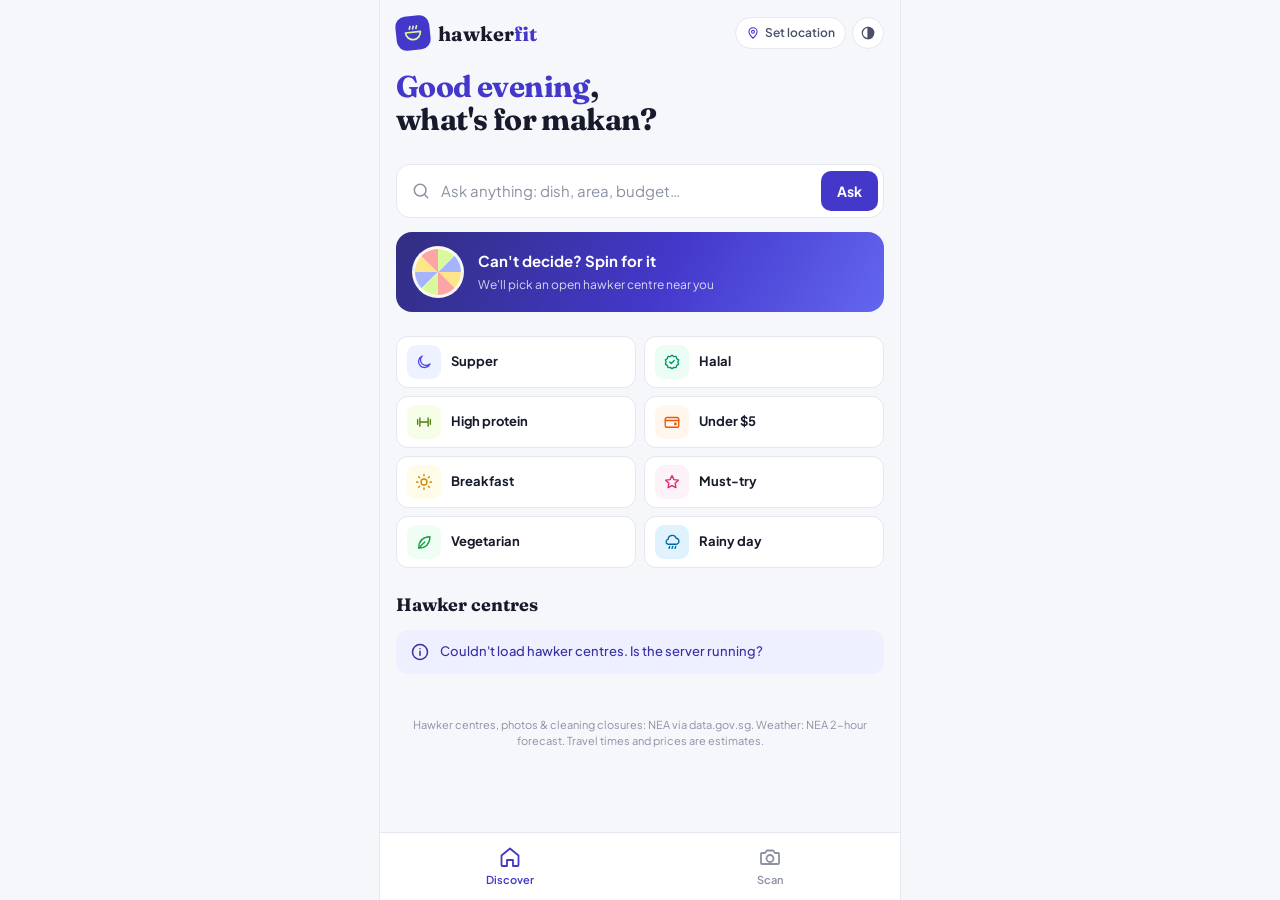
==== static/index.html @ 612e8ddd "HawkerFit: AI hawker food and nutrition guide for Singapore Hawker centre finder using NEA data (pho" ====
<!doctype html>
<html lang="en">
<head>
<meta charset="utf-8">
<meta name="viewport" content="width=device-width, initial-scale=1, viewport-fit=cover">
<meta name="theme-color" content="#f6f7fb">
<title>HawkerFit</title>
<link rel="preconnect" href="https://fonts.googleapis.com">
<link rel="preconnect" href="https://fonts.gstatic.com" crossorigin>
<link href="https://fonts.googleapis.com/css2?family=Fraunces:opsz,wght@9..144,600;9..144,700&family=Plus+Jakarta+Sans:wght@400;500;600;700;800&display=swap" rel="stylesheet">
<style>
  :root {
    color-scheme: light;
    --brand: #4338ca; --brand-dark: #3730a3; --brand-tint: #eef0ff; --on-brand: #ffffff; --lime: #d9f99d;
    --ink: #161a2b; --ink-2: #4a5068; --muted: #8b90a5; --line: #e6e8f0;
    --bg: #f6f7fb; --surface: #ffffff; --surface-2: #f0f2f7;
    --warn: #c2410c; --warn-tint: #fdecdf; --rain: #0369a1; --rain-tint: #e0f2fe;
    --closed: #b91c1c; --closed-tint: #fee2e2;
    --shadow: 0 1px 2px rgba(16,24,40,.04), 0 4px 16px rgba(16,24,40,.06);
    --radius: 16px; --nav-h: 68px;
    --display: "Fraunces", Georgia, serif;
  }
  :root[data-theme="dark"] {
    color-scheme: dark;
    --brand: #8b93ff; --brand-dark: #a5abff; --brand-tint: #23264a; --on-brand: #0f1124;
    --ink: #eef0f8; --ink-2: #b7bcd0; --muted: #7d8399; --line: #2a2e42;
    --bg: #0f1120; --surface: #181b2e; --surface-2: #20243a;
    --warn: #fdba74; --warn-tint: #3a2414; --rain: #7dd3fc; --rain-tint: #0f2a3a;
    --closed: #fca5a5; --closed-tint: #3a1717;
    --shadow: 0 1px 2px rgba(0,0,0,.3), 0 4px 16px rgba(0,0,0,.25);
  }
  @media (prefers-color-scheme: dark) {
    :root:not([data-theme="light"]):not([data-theme="dark"]) {
      color-scheme: dark;
      --brand: #8b93ff; --brand-dark: #a5abff; --brand-tint: #23264a; --on-brand: #0f1124;
      --ink: #eef0f8; --ink-2: #b7bcd0; --muted: #7d8399; --line: #2a2e42;
      --bg: #0f1120; --surface: #181b2e; --surface-2: #20243a;
      --warn: #fdba74; --warn-tint: #3a2414; --rain: #7dd3fc; --rain-tint: #0f2a3a;
      --closed: #fca5a5; --closed-tint: #3a1717;
      --shadow: 0 1px 2px rgba(0,0,0,.3), 0 4px 16px rgba(0,0,0,.25);
    }
  }
  * { box-sizing: border-box; -webkit-tap-highlight-color: transparent; }
  html, body { margin: 0; }
  body { background: var(--bg); color: var(--ink);
         font: 15px/1.45 "Plus Jakarta Sans", system-ui, -apple-system, "Segoe UI", Roboto, sans-serif; }
  button { font: inherit; color: inherit; border: 0; background: none; cursor: pointer; padding: 0; }
  a { color: inherit; }
  svg { width: 20px; height: 20px; fill: none; stroke: currentColor; stroke-width: 1.8;
        stroke-linecap: round; stroke-linejoin: round; flex-shrink: 0; }
  .app { max-width: 520px; margin: 0 auto; min-height: 100vh; padding-bottom: calc(var(--nav-h) + 24px); }
  @media (min-width: 560px) { .app { box-shadow: 0 0 0 1px var(--line); } }
  .hidden { display: none !important; }

  /* ---------- header ---------- */
  .hero { padding: 16px 16px 4px; }
  .topbar { display: flex; align-items: center; justify-content: space-between; gap: 8px; }
  .logo { display: flex; align-items: center; gap: 8px; font-family: var(--display); font-weight: 700; font-size: 20px; }
  .logo .mark { width: 34px; height: 34px; border-radius: 10px; background: var(--brand); color: var(--lime);
                display: grid; place-items: center; transform: rotate(-6deg); }
  :root[data-theme="dark"] .logo .mark { color: #1a1d36; }
  .logo .mark svg { width: 20px; height: 20px; stroke-width: 2; }
  .logo em { font-style: normal; color: var(--brand); }
  .top-actions { display: flex; gap: 6px; align-items: center; }
  .chip-btn { display: inline-flex; align-items: center; gap: 5px; font-weight: 600; font-size: 12px; color: var(--ink-2);
              background: var(--surface); border: 1px solid var(--line); padding: 6px 10px; border-radius: 999px;
              max-width: 170px; }
  .chip-btn span { white-space: nowrap; overflow: hidden; text-overflow: ellipsis; }
  .chip-btn svg { width: 14px; height: 14px; color: var(--brand); }
  .icon-btn { width: 32px; height: 32px; border-radius: 50%; border: 1px solid var(--line); background: var(--surface);
              display: grid; place-items: center; color: var(--ink-2); }
  .icon-btn svg { width: 16px; height: 16px; }
  .hero h1 { margin: 20px 0 0; font-family: var(--display); font-size: 30px; line-height: 1.1; font-weight: 700; letter-spacing: -.02em; }
  .hero h1 span { color: var(--brand); }

  .weather { display: flex; align-items: center; gap: 8px; margin-top: 10px; font-size: 13px; color: var(--ink-2); }
  .weather svg { width: 16px; height: 16px; color: var(--brand); }
  .weather.rainy svg { color: var(--rain); }

  .search { margin: 14px 16px 0; background: var(--surface); border-radius: 14px; border: 1.5px solid var(--line);
            display: flex; align-items: center; gap: 10px; padding: 5px 5px 5px 14px; }
  .search:focus-within { border-color: var(--brand); }
  .search svg { color: var(--muted); }
  .search input { flex: 1; border: 0; outline: 0; font: inherit; padding: 10px 0; background: transparent; color: var(--ink); min-width: 0; }
  .search input::placeholder { color: var(--muted); }
  .go { background: var(--brand); color: var(--on-brand); font-weight: 700; font-size: 14px; padding: 10px 16px; border-radius: 10px; }

  /* ---------- spin promo ---------- */
  .spin-card { margin: 14px 16px 0; border-radius: var(--radius); padding: 14px 16px; display: flex; align-items: center; gap: 14px;
               background: linear-gradient(120deg, #312e81, #4338ca 55%, #6366f1); color: #fff; text-align: left; width: calc(100% - 32px); }
  .spin-card .mini { width: 52px; height: 52px; border-radius: 50%; flex-shrink: 0;
                     background: conic-gradient(#d9f99d 0 45deg, #a5b4fc 45deg 90deg, #fde68a 90deg 135deg, #fca5a5 135deg 180deg,
                                                #d9f99d 180deg 225deg, #a5b4fc 225deg 270deg, #fde68a 270deg 315deg, #fca5a5 315deg);
                     border: 3px solid rgba(255,255,255,.85); }
  .spin-card b { display: block; font-size: 15px; }
  .spin-card small { opacity: .8; font-size: 12px; }

  /* ---------- sections ---------- */
  section.block { margin-top: 24px; }
  .sec-head { display: flex; align-items: baseline; justify-content: space-between; padding: 0 16px; margin-bottom: 12px; gap: 8px; }
  .sec-head h2 { margin: 0; font-size: 18px; font-family: var(--display); font-weight: 700; }
  .sec-head span { color: var(--muted); font-size: 12px; }
  .cats { display: grid; grid-template-columns: repeat(2, 1fr); gap: 8px; padding: 0 16px; }
  .cat { display: flex; align-items: center; gap: 10px; font-size: 13px; font-weight: 700; background: var(--surface);
         border: 1px solid var(--line); border-radius: 12px; padding: 8px 10px; text-align: left; }
  .cat .ic { width: 34px; height: 34px; border-radius: 9px; display: grid; place-items: center; flex-shrink: 0; }
  .cat .ic svg { width: 18px; height: 18px; }
  .cat:active { transform: scale(.97); }

  /* centre list */
  .centres { padding: 0 16px; display: grid; gap: 10px; }
  .hc { display: flex; gap: 12px; background: var(--surface); border-radius: var(--radius); padding: 10px; box-shadow: var(--shadow);
        text-align: left; width: 100%; }
  .photo { width: 92px; height: 92px; border-radius: 12px; flex-shrink: 0; background: var(--surface-2); object-fit: cover;
           display: grid; place-items: center; color: rgba(255,255,255,.9); font-weight: 800; font-size: 24px; overflow: hidden; }
  .hc .info { flex: 1; min-width: 0; }
  .hc h3 { margin: 0; font-size: 14px; font-weight: 700; line-height: 1.3; }
  .sub { color: var(--muted); font-size: 12px; margin-top: 2px; white-space: nowrap; overflow: hidden; text-overflow: ellipsis; }
  .metas { display: flex; flex-wrap: wrap; gap: 3px 10px; margin-top: 6px; color: var(--ink-2); font-size: 12px; font-weight: 600; }
  .metas span { display: inline-flex; align-items: center; gap: 4px; }
  .metas svg { width: 13px; height: 13px; color: var(--muted); }
  .badges { display: flex; flex-wrap: wrap; gap: 5px; margin-top: 7px; }
  .badge { font-size: 11px; font-weight: 700; padding: 2px 7px; border-radius: 6px; display: inline-flex; gap: 4px; align-items: center; }
  .badge svg { width: 12px; height: 12px; }
  .b-closed { background: var(--closed-tint); color: var(--closed); }
  .b-soon { background: var(--warn-tint); color: var(--warn); }
  .b-rain { background: var(--rain-tint); color: var(--rain); }
  .b-late { background: var(--brand-tint); color: var(--brand-dark); }
  .more { display: block; margin: 12px auto 0; font-weight: 700; color: var(--brand); font-size: 13px; padding: 8px 14px; }

  /* results */
  #results { padding: 0 16px; }
  .res-head { display: flex; align-items: center; justify-content: space-between; margin: 24px 0 4px; }
  .res-head h2 { margin: 0; font-size: 18px; font-family: var(--display); font-weight: 700; }
  .link { color: var(--brand); font-weight: 700; font-size: 13px; }
  .lead { color: var(--ink-2); margin: 0 0 14px; font-size: 14px; }
  .item { background: var(--surface); border-radius: var(--radius); padding: 12px; box-shadow: var(--shadow); margin-bottom: 12px; }
  .item .row { display: flex; gap: 12px; }
  .item h3 { margin: 0; font-size: 15px; font-weight: 700; line-height: 1.3; }
  .price { font-weight: 800; color: var(--ink); }
  .why { color: var(--ink-2); font-size: 13px; margin: 10px 0 0; }
  .pills { display: flex; flex-wrap: wrap; gap: 6px; margin-top: 8px; }
  .pill { font-size: 11px; font-weight: 600; padding: 3px 8px; border-radius: 6px; background: var(--brand-tint); color: var(--brand-dark); }
  .pill.grey { background: var(--surface-2); color: var(--ink-2); }
  .pill.hot { background: var(--warn-tint); color: var(--warn); }
  .actions { display: flex; flex-wrap: wrap; gap: 8px; margin-top: 10px; }
  .btn-o { display: inline-flex; align-items: center; gap: 6px; border: 1px solid var(--line); border-radius: 999px;
           padding: 6px 12px; font-size: 12px; font-weight: 700; color: var(--brand); text-decoration: none; background: var(--surface); }
  .btn-o svg { width: 14px; height: 14px; }
  .note { display: flex; gap: 10px; align-items: flex-start; background: var(--brand-tint); color: var(--brand-dark);
          border-radius: 12px; padding: 12px 14px; font-size: 13px; font-weight: 500; margin-bottom: 12px; }
  .sk { background: linear-gradient(90deg, var(--surface-2) 25%, var(--bg) 50%, var(--surface-2) 75%); background-size: 200% 100%;
        animation: sh 1.2s infinite linear; border-radius: 8px; }
  @keyframes sh { to { background-position: -200% 0; } }

  /* ---------- sheets ---------- */
  .scrim { position: fixed; inset: 0; background: rgba(10,12,24,.45); z-index: 30; display: flex; align-items: flex-end; justify-content: center; }
  .sheet { background: var(--bg); width: 100%; max-width: 520px; max-height: 92vh; overflow-y: auto; border-radius: 22px 22px 0 0;
           padding: 8px 16px calc(24px + env(safe-area-inset-bottom)); animation: up .22s ease-out; }
  @keyframes up { from { transform: translateY(40px); opacity: .5; } }
  .grab { width: 40px; height: 4px; border-radius: 2px; background: var(--line); margin: 4px auto 12px; }
  .sheet h2 { margin: 0 0 4px; font-family: var(--display); font-size: 22px; }
  .sheet .sub2 { color: var(--muted); font-size: 13px; margin: 0 0 14px; }
  .field { background: var(--surface); border: 1.5px solid var(--line); border-radius: 12px; display: flex; gap: 8px; padding: 4px 4px 4px 12px; align-items: center; }
  .field:focus-within { border-color: var(--brand); }
  .field input { flex: 1; border: 0; outline: 0; background: transparent; font: inherit; padding: 10px 0; color: var(--ink); min-width: 0; }
  .wide { display: flex; align-items: center; justify-content: center; gap: 8px; width: 100%; padding: 13px; border-radius: 12px;
          font-weight: 700; margin-top: 10px; }
  .wide.primary { background: var(--brand); color: var(--on-brand); }
  .wide.ghost { background: var(--surface); border: 1px solid var(--line); color: var(--ink); }
  .wide:disabled { opacity: .55; }
  .detail-photo { width: 100%; height: 190px; object-fit: cover; border-radius: 16px; background: var(--surface-2); display: block; }
  .facts { display: grid; grid-template-columns: repeat(3, 1fr); gap: 8px; margin: 12px 0; }
  .fact { background: var(--surface); border-radius: 12px; padding: 10px; text-align: center; }
  .fact b { display: block; font-size: 16px; }
  .fact small { color: var(--muted); font-size: 11px; font-weight: 600; }
  .dirs { display: grid; grid-template-columns: repeat(3, minmax(0, 1fr)); gap: 8px; }
  .dirs a { white-space: nowrap; overflow: hidden; text-overflow: ellipsis; }
  .dirs a { display: flex; flex-direction: column; align-items: center; gap: 4px; padding: 10px; border-radius: 12px; background: var(--surface);
            border: 1px solid var(--line); font-size: 12px; font-weight: 700; text-decoration: none; color: var(--brand); }
  .text { color: var(--ink-2); font-size: 13px; }

  /* wheel */
  .wheel-wrap { position: relative; width: 300px; height: 300px; margin: 8px auto 4px; }
  .wheel-wrap canvas { width: 300px; height: 300px; border-radius: 50%; box-shadow: var(--shadow);
                       transition: transform 4.2s cubic-bezier(.17,.67,.12,1); }
  .pointer { position: absolute; left: 50%; top: -6px; transform: translateX(-50%); width: 0; height: 0;
             border-left: 14px solid transparent; border-right: 14px solid transparent; border-top: 24px solid var(--ink); z-index: 2; }
  .hub { position: absolute; inset: 0; margin: auto; width: 64px; height: 64px; border-radius: 50%; background: var(--surface);
         box-shadow: var(--shadow); display: grid; place-items: center; font-weight: 800; font-size: 13px; color: var(--brand); z-index: 2; }
  .seg { display: grid; grid-template-columns: repeat(3, 1fr); background: var(--surface-2); border-radius: 12px; padding: 4px; gap: 4px; margin: 0 0 12px; }
  .seg button { padding: 8px 4px; border-radius: 9px; font-size: 12px; font-weight: 700; color: var(--ink-2); }
  .seg button small { display: block; font-size: 11px; font-weight: 500; color: var(--muted); }
  .seg button[aria-pressed="true"] { background: var(--surface); color: var(--brand-dark); box-shadow: 0 1px 3px rgba(0,0,0,.08); }
  .winner { margin-top: 14px; }

  /* ---------- scan ---------- */
  .page-title { padding: 20px 16px 4px; }
  .page-title h1 { margin: 0; font-size: 24px; font-family: var(--display); font-weight: 700; }
  .page-title p { margin: 2px 0 0; color: var(--muted); font-size: 14px; }
  .upload { margin: 16px; background: var(--surface); border: 1.5px dashed var(--line); border-radius: 20px; display: flex; flex-direction: column;
            align-items: center; justify-content: center; gap: 8px; min-height: 210px; cursor: pointer; text-align: center; padding: 20px;
            overflow: hidden; position: relative; }
  .upload input { display: none; }
  .upload .big { width: 64px; height: 64px; border-radius: 20px; background: var(--brand-tint); color: var(--brand); display: grid; place-items: center; }
  .upload .big svg { width: 30px; height: 30px; }
  .upload small { color: var(--muted); font-size: 13px; }
  .upload img { position: absolute; inset: 0; width: 100%; height: 100%; object-fit: cover; }
  .upload .change { position: absolute; bottom: 10px; right: 10px; background: rgba(0,0,0,.6); color: #fff; font-size: 12px; font-weight: 600;
                    padding: 6px 10px; border-radius: 999px; z-index: 1; }
  .label { margin: 4px 16px 8px; font-size: 13px; font-weight: 700; color: var(--ink-2); }
  .pad { padding: 0 16px; }
  .dish { background: var(--surface); border-radius: var(--radius); padding: 14px; box-shadow: var(--shadow); margin-bottom: 10px; }
  .dish .top { display: flex; justify-content: space-between; gap: 12px; }
  .dish h3 { margin: 0; font-size: 15px; font-weight: 700; }
  .dish .orig { color: var(--muted); font-size: 13px; }
  .dish p { margin: 6px 0 0; color: var(--ink-2); font-size: 13px; }
  .nut { margin-top: 12px; border-top: 1px solid var(--line); padding-top: 12px; }
  .kcal { display: flex; align-items: baseline; justify-content: space-between; }
  .kcal b { font-size: 22px; font-weight: 800; }
  .kcal b small { font-size: 13px; font-weight: 600; color: var(--muted); margin-left: 3px; }
  .kcal span { font-size: 12px; color: var(--muted); }
  .macros { display: grid; grid-template-columns: repeat(3, 1fr); gap: 10px; margin-top: 10px; }
  .macro .k { font-size: 11px; font-weight: 600; color: var(--muted); }
  .macro .v { font-size: 15px; font-weight: 800; }
  .macro .bar { height: 6px; border-radius: 3px; background: var(--surface-2); margin-top: 4px; overflow: hidden; }
  .macro .bar i { display: block; height: 100%; border-radius: 3px; }
  .minor { display: flex; flex-wrap: wrap; gap: 6px; margin-top: 10px; }
  .minor span { font-size: 12px; font-weight: 600; background: var(--surface-2); color: var(--ink-2); padding: 4px 8px; border-radius: 6px; }
  .minor span.warn { background: var(--warn-tint); color: var(--warn); }
  .tipline { display: flex; gap: 8px; align-items: flex-start; margin-top: 10px; font-size: 13px; font-weight: 500; color: var(--brand-dark); }
  .tipline svg { width: 16px; height: 16px; margin-top: 2px; }
  .gym { background: #111827; color: #fff; border-radius: var(--radius); padding: 16px; margin-bottom: 12px; }
  .gym h3 { margin: 0 0 2px; font-size: 15px; font-weight: 800; display: flex; align-items: center; gap: 8px; }
  .gym .goal { color: #9ca3af; font-size: 12px; }
  .gym ol { margin: 12px 0 0; padding: 0; list-style: none; counter-reset: g; }
  .gym li { counter-increment: g; display: flex; gap: 10px; padding: 8px 0; border-top: 1px solid rgba(255,255,255,.08); font-size: 13px; color: #d1d5db; }
  .gym li::before { content: counter(g); flex: 0 0 22px; height: 22px; border-radius: 50%; background: #d9f99d; color: #1a2e05;
                    font-weight: 800; font-size: 12px; display: grid; place-items: center; }
  .gym li b { color: #fff; display: block; font-size: 14px; }
  .gym .mt { margin-top: 10px; font-size: 12px; color: #d9f99d; }
  .total { background: var(--surface); border-radius: var(--radius); padding: 14px; box-shadow: var(--shadow); margin-bottom: 12px; }
  .total h3 { margin: 0; font-size: 14px; font-weight: 800; }
  .disclaim, .foot { color: var(--muted); font-size: 11px; text-align: center; }
  .foot { padding: 20px 24px 0; }

  /* nav + toast */
  .nav { position: fixed; bottom: 0; left: 50%; transform: translateX(-50%); width: 100%; max-width: 520px;
         height: calc(var(--nav-h) + env(safe-area-inset-bottom)); padding-bottom: env(safe-area-inset-bottom);
         background: var(--surface); border-top: 1px solid var(--line); display: flex; z-index: 10; }
  .nav button { flex: 1; display: flex; flex-direction: column; align-items: center; justify-content: center; gap: 3px; font-size: 11px; font-weight: 600; color: var(--muted); }
  .nav button svg { width: 24px; height: 24px; }
  .nav button[aria-current="page"] { color: var(--brand); }
  .toast { position: fixed; left: 50%; bottom: calc(var(--nav-h) + 16px); transform: translate(-50%, 20px); background: #1f2328; color: #fff;
           padding: 12px 16px; border-radius: 12px; font-size: 13px; max-width: calc(100% - 32px); width: max-content; opacity: 0;
           pointer-events: none; transition: opacity .2s, transform .2s; z-index: 50; }
  .toast.show { opacity: 1; transform: translate(-50%, 0); }
</style>
</head>
<body>
<svg style="display:none" xmlns="http://www.w3.org/2000/svg">
  <symbol id="i-search" viewBox="0 0 24 24"><circle cx="11" cy="11" r="7"/><path d="M20 20l-3.5-3.5"/></symbol>
  <symbol id="i-pin" viewBox="0 0 24 24"><path d="M12 21s-7-6.2-7-11a7 7 0 0 1 14 0c0 4.8-7 11-7 11z"/><circle cx="12" cy="10" r="2.5"/></symbol>
  <symbol id="i-moon" viewBox="0 0 24 24"><path d="M20 14.5A8 8 0 1 1 9.5 4a6.5 6.5 0 0 0 10.5 10.5z"/></symbol>
  <symbol id="i-badge" viewBox="0 0 24 24"><path d="M12 3l2.4 1.8 3-.2.9 2.9 2.5 1.7-1 2.8 1 2.8-2.5 1.7-.9 2.9-3-.2L12 21l-2.4-1.8-3 .2-.9-2.9-2.5-1.7 1-2.8-1-2.8 2.5-1.7.9-2.9 3 .2z"/><path d="M9 12l2 2 4-4"/></symbol>
  <symbol id="i-leaf" viewBox="0 0 24 24"><path d="M5 20c0-9 5.5-14.5 15-15-.5 9.5-6 15-15 15z"/><path d="M5 20l8-8"/></symbol>
  <symbol id="i-wallet" viewBox="0 0 24 24"><rect x="3" y="6" width="18" height="13" rx="2.5"/><path d="M3 10h18"/><circle cx="16.5" cy="14.5" r="1"/></symbol>
  <symbol id="i-sun" viewBox="0 0 24 24"><circle cx="12" cy="12" r="4"/><path d="M12 2v2M12 20v2M4.9 4.9l1.4 1.4M17.7 17.7l1.4 1.4M2 12h2M20 12h2M4.9 19.1l1.4-1.4M17.7 6.3l1.4-1.4"/></symbol>
  <symbol id="i-star" viewBox="0 0 24 24"><path d="M12 3.5l2.6 5.3 5.8.8-4.2 4.1 1 5.8-5.2-2.7-5.2 2.7 1-5.8-4.2-4.1 5.8-.8z"/></symbol>
  <symbol id="i-train" viewBox="0 0 24 24"><rect x="5" y="3" width="14" height="14" rx="3"/><path d="M5 11h14M9 21l-2-4M15 21l2-4"/></symbol>
  <symbol id="i-dumbbell" viewBox="0 0 24 24"><path d="M6.5 6.5v11M3.5 9v6M17.5 6.5v11M20.5 9v6M6.5 12h11"/></symbol>
  <symbol id="i-camera" viewBox="0 0 24 24"><path d="M4 8h3l1.8-2.5h6.4L17 8h3a1 1 0 0 1 1 1v9a1 1 0 0 1-1 1H4a1 1 0 0 1-1-1V9a1 1 0 0 1 1-1z"/><circle cx="12" cy="13.5" r="3.5"/></symbol>
  <symbol id="i-home" viewBox="0 0 24 24"><path d="M3.5 10.5L12 3.5l8.5 7V20a1 1 0 0 1-1 1H15v-6H9v6H4.5a1 1 0 0 1-1-1z"/></symbol>
  <symbol id="i-walk" viewBox="0 0 24 24"><circle cx="13" cy="4.5" r="1.8"/><path d="M10 21l2.5-6 2.5 2.5V21M9 12l1.5-4.5 3 1 2 3.5h3M10.5 7.5L7 10v3"/></symbol>
  <symbol id="i-car" viewBox="0 0 24 24"><path d="M5 16V11l2-5h10l2 5v5"/><path d="M3 16h18v3h-3v-1H6v1H3z"/><circle cx="7.5" cy="13" r=".8"/><circle cx="16.5" cy="13" r=".8"/></symbol>
  <symbol id="i-bus" viewBox="0 0 24 24"><rect x="5" y="3" width="14" height="15" rx="2.5"/><path d="M5 11h14M8 21v-3M16 21v-3M8 15h.01M16 15h.01"/></symbol>
  <symbol id="i-cloud" viewBox="0 0 24 24"><path d="M7 18h10a4 4 0 0 0 .5-8 5.5 5.5 0 0 0-10.7 1.5A3.3 3.3 0 0 0 7 18z"/></symbol>
  <symbol id="i-rain" viewBox="0 0 24 24"><path d="M7 15h10a4 4 0 0 0 .5-8 5.5 5.5 0 0 0-10.7 1.5A3.3 3.3 0 0 0 7 15z"/><path d="M9 18l-1 2.5M13 18l-1 2.5M17 18l-1 2.5"/></symbol>
  <symbol id="i-closed" viewBox="0 0 24 24"><circle cx="12" cy="12" r="9"/><path d="M6 6l12 12"/></symbol>
  <symbol id="i-store" viewBox="0 0 24 24"><path d="M4 9l1.5-5h13L20 9M4 9h16v11H4zM4 9a2.7 2.7 0 0 0 5.3 0 2.7 2.7 0 0 0 5.4 0 2.7 2.7 0 0 0 5.3 0"/></symbol>
  <symbol id="i-sparkle" viewBox="0 0 24 24"><path d="M12 3l1.8 5.2L19 10l-5.2 1.8L12 17l-1.8-5.2L5 10l5.2-1.8z"/><path d="M19 16l.8 2.2L22 19l-2.2.8L19 22l-.8-2.2L16 19l2.2-.8z"/></symbol>
  <symbol id="i-theme" viewBox="0 0 24 24"><circle cx="12" cy="12" r="8.5"/><path d="M12 3.5v17a8.5 8.5 0 0 0 0-17z" fill="currentColor"/></symbol>
  <symbol id="i-info" viewBox="0 0 24 24"><circle cx="12" cy="12" r="9"/><path d="M12 11v5M12 8h.01"/></symbol>
  <symbol id="i-gps" viewBox="0 0 24 24"><circle cx="12" cy="12" r="3"/><circle cx="12" cy="12" r="8"/><path d="M12 2v2M12 20v2M2 12h2M20 12h2"/></symbol>
  <symbol id="i-bowl" viewBox="0 0 24 24"><path d="M3 11h18a9 9 0 0 1-18 0z"/><path d="M8 7c0-1.5 1-1.5 1-3M12 7c0-1.5 1-1.5 1-3M16 7c0-1.5 1-1.5 1-3"/></symbol>
</svg>

<div class="app">
  <!-- ===================== DISCOVER ===================== -->
  <div id="view-home">
    <header class="hero">
      <div class="topbar">
        <div class="logo"><span class="mark"><svg><use href="#i-bowl"/></svg></span><span>hawker<em>fit</em></span></div>
        <div class="top-actions">
          <button class="chip-btn" id="locBtn"><svg><use href="#i-pin"/></svg><span id="locLabel">Set location</span></button>
          <button class="icon-btn" id="themeBtn" title="Theme: system"><svg><use href="#i-theme"/></svg></button>
        </div>
      </div>
      <h1><span id="greet">Good evening</span>,<br>what's for makan?</h1>
      <div class="weather" id="weather"></div>
    </header>

    <form class="search" id="searchForm">
      <svg><use href="#i-search"/></svg>
      <input id="query" type="search" autocomplete="off" maxlength="300" placeholder="Ask anything: dish, area, budget…">
      <button class="go" type="submit">Ask</button>
    </form>

    <div id="discover">
      <button class="spin-card" id="spinOpen">
        <span class="mini"></span>
        <span><b>Can't decide? Spin for it</b><small>We'll pick an open hawker centre near you</small></span>
      </button>

      <section class="block"><div class="cats" id="cats"></div></section>

      <section class="block">
        <div class="sec-head"><h2 id="listTitle">Hawker centres</h2><span id="listSub"></span></div>
        <div class="centres" id="centres">
          <div class="hc"><div class="photo sk"></div><div class="info"><div class="sk" style="height:14px;width:70%"></div><div class="sk" style="height:12px;width:50%;margin-top:8px"></div></div></div>
        </div>
        <button class="more hidden" id="moreBtn">Show more</button>
      </section>
    </div>

    <div id="results"></div>
    <p class="foot">Hawker centres, photos &amp; cleaning closures: NEA via data.gov.sg. Weather: NEA 2-hour forecast.
      Travel times and prices are estimates.</p>
  </div>

  <!-- ===================== SCAN ===================== -->
  <div id="view-scan" class="hidden">
    <div class="page-title"><h1>Scan food or a menu</h1><p>Calories, macros and what to order for your goal.</p></div>
    <label class="upload">
      <input type="file" id="photo" accept="image/jpeg,image/png,image/webp,image/gif">
      <div class="big"><svg><use href="#i-camera"/></svg></div>
      <strong>Snap your plate or a stall menu</strong>
      <small>Works with food photos, signboards and menus</small>
      <img id="preview" class="hidden" alt="">
      <span class="change hidden" id="change">Change photo</span>
    </label>
    <div class="label">Your goal</div>
    <div class="pad"><div class="seg" id="goal">
      <button data-goal="cut" aria-pressed="false">Cutting<small>Lose fat</small></button>
      <button data-goal="maintain" aria-pressed="true">Maintain<small>Balanced</small></button>
      <button data-goal="bulk" aria-pressed="false">Bulking<small>Build muscle</small></button>
    </div>
    <div class="field"><input type="text" id="menuQ" maxlength="300" placeholder="Anything to ask? e.g. I need 40 g protein"></div>
    <button class="wide primary" id="menuBtn">Analyse photo</button></div>
    <div id="menuResults" class="pad"></div>
  </div>
</div>

<nav class="nav">
  <button data-view="home" aria-current="page"><svg><use href="#i-home"/></svg>Discover</button>
  <button data-view="scan"><svg><use href="#i-camera"/></svg>Scan</button>
</nav>

<div id="sheetHost"></div>
<div class="toast" id="toast" role="status"></div>

<script>
const $ = (s, r = document) => r.querySelector(s);
const esc = (s) => String(s ?? "").replace(/[&<>"']/g, c => ({ "&": "&amp;", "<": "&lt;", ">": "&gt;", '"': "&quot;", "'": "&#39;" }[c]));
const icon = (id, size) => `<svg${size ? ` style="width:${size}px;height:${size}px"` : ""}><use href="#i-${id}"/></svg>`;
const store = { get(k) { try { return localStorage.getItem(k); } catch { return null; } },
                set(k, v) { try { v == null ? localStorage.removeItem(k) : localStorage.setItem(k, v); } catch {} } };

const PALETTE = [["#4338ca", "#818cf8"], ["#c2410c", "#f59e0b"], ["#1e3a8a", "#3b82f6"], ["#6d28d9", "#c084fc"],
                 ["#334155", "#64748b"], ["#b45309", "#eab308"], ["#0e7490", "#22d3ee"], ["#9d174d", "#f472b6"]];
const hash = (t) => { let h = 0; for (const ch of String(t)) h = (h * 31 + ch.charCodeAt(0)) >>> 0; return h; };
const swatch = (t) => { const [a, b] = PALETTE[hash(t) % PALETTE.length]; return `background:linear-gradient(135deg,${a},${b})`; };
const initials = (n) => String(n).split(/\s+/).filter(w => /^[A-Za-z]/.test(w)).slice(0, 2).map(w => w[0].toUpperCase()).join("") || "•";
function photoEl(c, size = 92) {
  const fb = `<div class="photo" style="${swatch(c.name)};width:${size}px;height:${size}px">${esc(initials(c.name))}</div>`;
  if (!c.photo) return fb;
  return `<img class="photo" style="width:${size}px;height:${size}px" loading="lazy" src="${esc(c.photo)}" alt=""
           onerror="this.outerHTML=this.dataset.fb" data-fb="${esc(fb)}">`;
}

let toastTimer;
function toast(msg) { const t = $("#toast"); t.textContent = msg; t.classList.add("show");
  clearTimeout(toastTimer); toastTimer = setTimeout(() => t.classList.remove("show"), 4000); }
async function readError(res) { try { const j = await res.json(); return j.detail || `Something went wrong (${res.status})`; }
                                catch { return `Something went wrong (${res.status})`; } }

// ---------- theme ----------
const THEMES = ["system", "light", "dark"];
function applyTheme(t) {
  if (t === "system") document.documentElement.removeAttribute("data-theme");
  else document.documentElement.setAttribute("data-theme", t);
  $("#themeBtn").title = `Theme: ${t}`;
}
let theme = store.get("hf-theme") || "system"; applyTheme(theme);
$("#themeBtn").addEventListener("click", () => {
  theme = THEMES[(THEMES.indexOf(theme) + 1) % 3]; store.set("hf-theme", theme); applyTheme(theme); toast(`Theme: ${theme}`);
});

// ---------- greeting ----------
const hr = new Date().getHours();
$("#greet").textContent = hr < 5 ? "Still awake" : hr < 12 ? "Good morning" : hr < 18 ? "Good afternoon" : "Good evening";

// ---------- nav ----------
document.querySelectorAll(".nav button").forEach(b => b.addEventListener("click", () => {
  document.querySelectorAll(".nav button").forEach(x => x.removeAttribute("aria-current"));
  b.setAttribute("aria-current", "page");
  $("#view-home").classList.toggle("hidden", b.dataset.view !== "home");
  $("#view-scan").classList.toggle("hidden", b.dataset.view !== "scan");
  window.scrollTo({ top: 0 });
}));

// ---------- sheets ----------
function openSheet(html, onMount) {
  const host = $("#sheetHost");
  host.innerHTML = `<div class="scrim"><div class="sheet" role="dialog" aria-modal="true"><div class="grab"></div>${html}</div></div>`;
  const scrim = $(".scrim", host);
  scrim.addEventListener("click", e => { if (e.target === scrim) closeSheet(); });
  document.body.style.overflow = "hidden";
  onMount && onMount($(".sheet", host));
}
function closeSheet() { $("#sheetHost").innerHTML = ""; document.body.style.overflow = ""; }
document.addEventListener("keydown", e => { if (e.key === "Escape") closeSheet(); });

// ---------- location ----------
let loc = null; // {lat, lng, label}
try { loc = JSON.parse(store.get("hf-loc")) || null; } catch {}
function setLoc(l) {
  loc = l; store.set("hf-loc", l ? JSON.stringify(l) : null);
  $("#locLabel").textContent = l ? l.label : "Set location";
  loadCentres();
}
$("#locLabel").textContent = loc ? loc.label : "Set location";

$("#locBtn").addEventListener("click", () => openSheet(`
  <h2>Where are you?</h2>
  <p class="sub2">We use this to sort hawker centres, check rain nearby and estimate travel times.</p>
  <form class="field" id="locForm"><input id="locInput" placeholder="Postal code, area or hawker centre" autocomplete="off" maxlength="100">
    <button class="go" type="submit">Find</button></form>
  <button class="wide ghost" id="gpsBtn">${icon("gps", 18)}Use my current location</button>
  ${loc ? `<button class="wide ghost" id="clearLoc" style="color:var(--muted)">Clear location</button>` : ""}`, (s) => {
  $("#locInput", s).focus();
  $("#locForm", s).addEventListener("submit", async e => {
    e.preventDefault();
    const q = $("#locInput", s).value.trim(); if (!q) return;
    const res = await fetch("/api/locate?q=" + encodeURIComponent(q));
    if (!res.ok) return toast(await readError(res));
    const hit = await res.json(); closeSheet(); setLoc({ lat: hit.lat, lng: hit.lng, label: hit.label.replace(/ \(postal.*\)/, "") });
    if (hit.approx) toast(`Using approximate location: ${hit.label}`);
  });
  $("#gpsBtn", s).addEventListener("click", () => {
    if (!navigator.geolocation) return toast("Location isn't available on this device.");
    $("#gpsBtn", s).textContent = "Locating…";
    navigator.geolocation.getCurrentPosition(
      p => { closeSheet(); setLoc({ lat: p.coords.latitude, lng: p.coords.longitude, label: "Near you" }); },
      () => { $("#gpsBtn", s).innerHTML = `${icon("gps", 18)}Use my current location`; toast("Couldn't get your location. Try a postal code instead."); },
      { timeout: 8000 });
  });
  $("#clearLoc", s)?.addEventListener("click", () => { closeSheet(); setLoc(null); });
}));

// ---------- centres + weather ----------
let centres = [], shown = 10, byId = {};
async function loadCentres() {
  const qs = loc ? `?lat=${loc.lat}&lng=${loc.lng}` : "";
  try {
    const res = await fetch("/api/centres" + qs);
    const data = await res.json();
    centres = data.centres; byId = Object.fromEntries(centres.map(c => [c.id, c]));
    shown = 10; renderCentres(); renderWeather(data);
  } catch { $("#centres").innerHTML = `<div class="note">${icon("info")}<span>Couldn't load hawker centres. Is the server running?</span></div>`; }
}

function renderWeather(data) {
  const el = $("#weather");
  let w = null;
  if (loc && centres[0]) w = centres[0].weather;
  if (!w) {
    const rainy = centres.filter(c => c.weather?.rainy).length;
    el.className = "weather" + (rainy ? " rainy" : "");
    el.innerHTML = centres.length ? `${icon(rainy ? "rain" : "cloud")}<span>${rainy ? `Rain expected at ${rainy} hawker centres right now` : "Dry across Singapore right now"}${data.weather_period ? ` · ${esc(data.weather_period)}` : ""}</span>` : "";
    return;
  }
  el.className = "weather" + (w.rainy ? " rainy" : "");
  el.innerHTML = `${icon(w.rainy ? "rain" : "cloud")}<span>${esc(w.forecast)} in ${esc(w.area)}${data.weather_period ? ` · ${esc(data.weather_period)}` : ""}</span>`;
}

function badges(c) {
  const b = [];
  if (c.closed_today) b.push(`<span class="badge b-closed">${icon("closed")}Closed today</span>`);
  else if (c.closure_note) b.push(`<span class="badge b-soon">${esc(c.closure_note)}</span>`);
  if (c.weather?.rainy) b.push(`<span class="badge b-rain">${icon("rain")}${esc(c.weather.forecast)}</span>`);
  if (c.open_late) b.push(`<span class="badge b-late">${icon("moon")}Supper spot</span>`);
  return b.length ? `<div class="badges">${b.join("")}</div>` : "";
}
function travelMeta(c) {
  if (c.distance_km == null) return "";
  return `<span>${icon("pin")}${c.distance_km} km</span>` +
    (c.distance_km <= 3 ? `<span>${icon("walk")}${c.walk_min} min</span>` : "") + `<span>${icon("car")}~${c.drive_min} min</span>`;
}
function centreCard(c) {
  const known = c.known_for?.length ? c.known_for.slice(0, 2).map(k => k.split(" (")[0]).join(" · ")
               : (c.food_stalls ? `${c.food_stalls} food stalls` : c.address);
  return `<button class="hc" data-id="${esc(c.id)}">${photoEl(c)}
    <div class="info"><h3>${esc(c.name)}</h3><div class="sub">${esc(known)}</div>
      <div class="metas">${travelMeta(c)}${c.distance_km == null && c.food_stalls ? `<span>${icon("store")}${c.food_stalls} stalls</span>` : ""}</div>
      ${badges(c)}</div></button>`;
}
function renderCentres() {
  $("#listTitle").textContent = loc ? "Nearest hawker centres" : "Hawker centres";
  $("#listSub").textContent = `${centres.length} centres · ${centres.filter(c => c.closed_today).length} closed today`;
  let list = centres;
  if (!loc) list = [...centres].sort((a, b) => (b.known_for?.length ? 1 : 0) - (a.known_for?.length ? 1 : 0));
  $("#centres").innerHTML = list.slice(0, shown).map(centreCard).join("");
  $("#moreBtn").classList.toggle("hidden", shown >= list.length);
  document.querySelectorAll(".hc").forEach(el => el.addEventListener("click", () => openCentre(byId[el.dataset.id])));
}
$("#moreBtn").addEventListener("click", () => { shown += 15; renderCentres(); });

function dirLinks(c) {
  const base = `https://www.google.com/maps/dir/?api=1&destination=${c.lat},${c.lng}&travelmode=`;
  return `<div class="dirs">
    <a href="${base}walking" target="_blank" rel="noopener">${icon("walk")}Walk${c.walk_min ? ` · ${c.walk_min}m` : ""}</a>
    <a href="${base}transit" target="_blank" rel="noopener">${icon("bus")}Transit</a>
    <a href="${base}driving" target="_blank" rel="noopener">${icon("car")}Drive${c.drive_min ? ` · ~${c.drive_min}m` : ""}</a></div>`;
}
function openCentre(c) {
  if (!c) return;
  openSheet(`
    ${c.photo ? `<img class="detail-photo" src="${esc(c.photo)}" alt="" onerror="this.remove()">` : ""}
    <h2 style="margin-top:12px">${esc(c.name)}</h2>
    <p class="sub2">${esc(c.address)}</p>
    ${badges(c)}
    <div class="facts">
      <div class="fact"><b>${c.food_stalls ?? "—"}</b><small>food stalls</small></div>
      <div class="fact"><b>${c.distance_km != null ? c.distance_km + " km" : "—"}</b><small>away</small></div>
      <div class="fact"><b>${c.weather ? (c.weather.rainy ? "Rain" : "Dry") : "—"}</b><small>next 2 hrs</small></div>
    </div>
    ${c.known_for?.length ? `<div class="pills" style="margin-bottom:10px">${c.known_for.map(k => `<span class="pill">${esc(k)}</span>`).join("")}</div>` : ""}
    ${c.description ? `<p class="text">${esc(c.description)}</p>` : ""}
    ${c.nearest_mrt ? `<p class="text">${icon("train", 14)} Nearest MRT: ${esc(c.nearest_mrt)}</p>` : ""}
    ${dirLinks(c)}
    <button class="wide primary" id="askHere">${icon("sparkle", 18)}What should I eat here?</button>`, (s) => {
    $("#askHere", s).addEventListener("click", () => { closeSheet(); search(`What should I eat at ${c.name}?`, c.name); });
  });
}


// ---------- spin the wheel ----------
const WHEEL_COLORS = ["#4338ca", "#d9f99d", "#6366f1", "#fde68a", "#312e81", "#a5b4fc", "#c2410c", "#fecaca"];
let wheelRot = 0, wheelPool = [], spinning = false, spinMode = "near";
function buildPool() {
  const open = centres.filter(c => !c.closed_today);
  let pool;
  if (spinMode === "supper") pool = open.filter(c => c.open_late);
  else if (spinMode === "famous") pool = open.filter(c => c.known_for?.length);
  else pool = loc ? open.slice(0, 12) : open;
  pool = [...pool].sort(() => Math.random() - .5).slice(0, 8);
  return pool;
}
function drawWheel(canvas, pool) {
  const dpr = window.devicePixelRatio || 1, size = 300;
  canvas.width = size * dpr; canvas.height = size * dpr;
  const g = canvas.getContext("2d"); g.scale(dpr, dpr);
  const n = pool.length, a = 2 * Math.PI / n, r = size / 2;
  pool.forEach((c, i) => {
    g.beginPath(); g.moveTo(r, r); g.arc(r, r, r, -Math.PI / 2 + i * a, -Math.PI / 2 + (i + 1) * a); g.closePath();
    const col = WHEEL_COLORS[i % WHEEL_COLORS.length]; g.fillStyle = col; g.fill();
    g.save(); g.translate(r, r); g.rotate(-Math.PI / 2 + (i + .5) * a);
    g.textAlign = "right"; g.textBaseline = "middle";
    g.fillStyle = ["#d9f99d", "#fde68a", "#a5b4fc", "#fecaca"].includes(col) ? "#1e1b4b" : "#fff";
    g.font = "700 11px 'Plus Jakarta Sans', sans-serif";
    let label = c.name.length > 20 ? c.name.slice(0, 19) + "…" : c.name;
    g.fillText(label, r - 14, 0); g.restore();
  });
}
function openSpin() {
  if (!centres.length) return toast("Hawker centres are still loading.");
  openSheet(`
    <h2>Spin for your makan</h2>
    <p class="sub2">${loc ? `Open hawker centres near ${esc(loc.label)}` : "Set a location to spin only nearby places"}. Closed-for-cleaning centres are left out.</p>
    <div class="seg" id="spinMode">
      <button data-m="near" aria-pressed="${spinMode === "near"}">${loc ? "Nearby" : "Anywhere"}</button>
      <button data-m="famous" aria-pressed="${spinMode === "famous"}">Famous</button>
      <button data-m="supper" aria-pressed="${spinMode === "supper"}">Supper</button>
    </div>
    <div class="wheel-wrap"><div class="pointer"></div><canvas id="wheel"></canvas><div class="hub">GO</div></div>
    <button class="wide primary" id="spinBtn">Spin the wheel</button>
    <div class="winner" id="winner"></div>`, (s) => {
    const canvas = $("#wheel", s);
    const reset = () => {
      wheelPool = buildPool(); wheelRot = 0;
      canvas.style.transition = "none"; canvas.style.transform = "rotate(0deg)";
      void canvas.offsetWidth; canvas.style.transition = "";
      $("#winner", s).innerHTML = "";
      if (wheelPool.length < 2) { $("#winner", s).innerHTML = `<div class="note">${icon("info")}<span>Not enough open places for this filter right now.</span></div>`; }
      drawWheel(canvas, wheelPool.length ? wheelPool : [{ name: "—" }, { name: "—" }]);
    };
    reset();
    s.querySelectorAll("#spinMode button").forEach(b => b.addEventListener("click", () => {
      if (spinning) return; spinMode = b.dataset.m;
      s.querySelectorAll("#spinMode button").forEach(x => x.setAttribute("aria-pressed", x === b)); reset();
    }));
    const spin = () => {
      if (spinning || wheelPool.length < 2) return;
      spinning = true; $("#winner", s).innerHTML = "";
      const n = wheelPool.length, seg = 360 / n, win = Math.floor(Math.random() * n);
      const jitter = (Math.random() - .5) * seg * .6;
      const target = 360 - (win + .5) * seg + jitter;
      wheelRot = wheelRot - (wheelRot % 360) + 360 * 6 + target;
      canvas.style.transform = `rotate(${wheelRot}deg)`;
      setTimeout(() => { spinning = false; showWinner(s, wheelPool[win]); }, 4300);
    };
    $("#spinBtn", s).addEventListener("click", spin);
    $(".hub", s).addEventListener("click", spin);
  });
}
function showWinner(s, c) {
  $("#spinBtn", s).textContent = "Spin again";
  $("#winner", s).innerHTML = `
    <div class="item"><div class="row">${photoEl(c, 80)}
      <div class="info" style="flex:1;min-width:0"><div class="sub" style="color:var(--brand);font-weight:700">You're eating at</div>
        <h3>${esc(c.name)}</h3><div class="metas">${travelMeta(c)}</div>${badges(c)}</div></div>
      ${c.known_for?.length ? `<p class="why">Known for ${esc(c.known_for.slice(0, 3).map(k => k.split(" (")[0]).join(", "))}.</p>` : ""}
      <div style="margin-top:10px">${dirLinks(c)}</div>
      <button class="wide ghost" id="winInfo">${icon("info", 18)}More details</button>
      <button class="wide primary" id="winAsk">${icon("sparkle", 18)}What should I eat here?</button></div>`;
  $("#winAsk", s).addEventListener("click", () => { closeSheet(); search(`What should I eat at ${c.name}?`, c.name); });
  $("#winInfo", s).addEventListener("click", () => openCentre(c));
}
$("#spinOpen").addEventListener("click", openSpin);

// ---------- categories ----------
const CATS = [
  ["Supper", "moon", "#eef2ff", "#4f46e5", "Good supper spots open late"],
  ["Halal", "badge", "#ecfdf5", "#059669", "Halal food options"],
  ["High protein", "dumbbell", "#f7fee7", "#4d7c0f", "High-protein, gym-friendly hawker meals"],
  ["Under $5", "wallet", "#fff7ed", "#ea580c", "Filling meals under $5"],
  ["Breakfast", "sun", "#fefce8", "#ca8a04", "Classic local breakfast"],
  ["Must-try", "star", "#fdf2f8", "#db2777", "Must-try dishes for a first-timer"],
  ["Vegetarian", "leaf", "#f0fdf4", "#16a34a", "Vegetarian-friendly hawker food"],
  ["Rainy day", "rain", "#e0f2fe", "#0369a1", "Comfort food somewhere I can stay dry, close to me"],
];
$("#cats").innerHTML = CATS.map(([label, ic, bg, fg], i) =>
  `<button class="cat" data-i="${i}"><span class="ic" style="background:${bg};color:${fg}">${icon(ic)}</span>${label}</button>`).join("");
document.querySelectorAll(".cat").forEach(c => c.addEventListener("click", () => { const k = CATS[c.dataset.i]; search(k[4], k[0]); }));

// ---------- AI search ----------
$("#searchForm").addEventListener("submit", e => { e.preventDefault(); const q = $("#query").value.trim(); if (q) search(q); });
function skeleton(n = 3) {
  return Array.from({ length: n }, () => `<div class="item"><div class="row"><div class="photo sk"></div><div style="flex:1">
    <div class="sk" style="height:16px;width:70%"></div><div class="sk" style="height:12px;width:50%;margin-top:8px"></div>
    <div class="sk" style="height:12px;width:90%;margin-top:14px"></div></div></div></div>`).join("");
}
let busy = false;
async function search(query, title) {
  if (busy) return; busy = true;
  $("#query").value = query; $("#discover").classList.add("hidden");
  $("#results").innerHTML = `<div class="res-head"><h2>${esc(title || "Results")}</h2></div>${skeleton()}`;
  window.scrollTo({ top: 0, behavior: "smooth" });
  try {
    const res = await fetch("/api/recommend", { method: "POST", headers: { "Content-Type": "application/json" },
      body: JSON.stringify({ query, ...(loc ? { lat: loc.lat, lng: loc.lng } : {}) }) });
    if (!res.ok) { toast(await readError(res)); return resetHome(); }
    renderFood(await res.json(), title);
  } catch { toast("Can't connect right now. Check that the server is running."); resetHome(); }
  finally { busy = false; }
}
function resetHome() { $("#results").innerHTML = ""; $("#discover").classList.remove("hidden"); }
function renderFood(data, title) {
  const picks = data.picks || [];
  const cards = picks.map((p, i) => {
    const c = p.centre;
    return `<article class="item"><div class="row">${photoEl(c, 84)}
      <div class="info" style="flex:1;min-width:0">
        <h3>${esc(p.dish)}</h3><div class="sub">${esc(c.name)}</div>
        <div class="metas"><span class="price">${esc(p.est_price)}</span>${travelMeta(c)}</div>${badges(c)}</div></div>
      <p class="why">${esc(p.why)}</p>
      <div class="pills">${(p.tags || []).slice(0, 4).map(t => `<span class="pill">${esc(t)}</span>`).join("")}</div>
      <div class="actions"><button class="btn-o" data-open="${esc(c.id)}">${icon("info")}Details &amp; directions</button></div>
    </article>`;
  }).join("");
  $("#results").innerHTML = `<div class="res-head"><h2>${esc(title || `${picks.length} picks for you`)}</h2>
      <button class="link" id="backBtn">Back</button></div>
    <p class="lead">${esc(data.reply)}</p>
    ${cards || `<div class="note">${icon("info")}<span>No matches found. Try a different area or dish.</span></div>`}
    ${data.tip ? `<div class="note">${icon("info")}<span>${esc(data.tip)}</span></div>` : ""}`;
  $("#backBtn").addEventListener("click", () => { $("#query").value = ""; resetHome(); });
  document.querySelectorAll("[data-open]").forEach(b => b.addEventListener("click", () => {
    const p = picks.find(x => x.centre.id === b.dataset.open); openCentre(p.centre);
  }));
}

// ---------- scan ----------
const photo = $("#photo");
photo.addEventListener("change", () => { const f = photo.files[0]; if (!f) return;
  const img = $("#preview"); img.src = URL.createObjectURL(f); img.classList.remove("hidden"); $("#change").classList.remove("hidden"); });
let goal = "maintain";
document.querySelectorAll("#goal button").forEach(b => b.addEventListener("click", () => {
  goal = b.dataset.goal; document.querySelectorAll("#goal button").forEach(x => x.setAttribute("aria-pressed", x === b)); }));
const GOAL_LABEL = { cut: "Cutting · lose fat", maintain: "Maintain · balanced", bulk: "Bulking · build muscle" };
$("#menuBtn").addEventListener("click", async () => {
  const f = photo.files[0]; if (!f) return toast("Add a photo first.");
  const btn = $("#menuBtn"); btn.disabled = true; btn.textContent = "Analysing…";
  $("#menuResults").innerHTML = `<div class="res-head"><h2>Analysing</h2></div>${skeleton(3)}`;
  try {
    const form = new FormData(); form.append("image", f); form.append("question", $("#menuQ").value); form.append("goal", goal);
    const res = await fetch("/api/menu", { method: "POST", body: form });
    if (!res.ok) { toast(await readError(res)); $("#menuResults").innerHTML = ""; return; }
    renderMenu(await res.json());
  } catch { toast("Can't connect right now. Check that the server is running."); $("#menuResults").innerHTML = ""; }
  finally { btn.disabled = false; btn.textContent = "Analyse photo"; }
});
function nutritionBlock(n, portion) {
  if (!n) return "";
  const pK = n.protein_g * 4, cK = n.carbs_g * 4, fK = n.fat_g * 9, sum = Math.max(1, pK + cK + fK);
  const macro = (k, v, kcal, color) => `<div class="macro"><div class="k">${k}</div><div class="v">${v} g</div>
    <div class="bar"><i style="width:${Math.round(kcal / sum * 100)}%;background:${color}"></i></div></div>`;
  const hiNa = n.sodium_mg >= 1500;
  return `<div class="nut"><div class="kcal"><b>${n.calories}<small>kcal</small></b><span>${esc(portion || "per serving")}</span></div>
    <div class="macros">${macro("Protein", n.protein_g, pK, "#4338ca")}${macro("Carbs", n.carbs_g, cK, "#f59e0b")}${macro("Fat", n.fat_g, fK, "#e11d48")}</div>
    <div class="minor"><span>Fibre ${n.fibre_g} g</span><span>Sugar ${n.sugar_g} g</span>
      <span class="${hiNa ? "warn" : ""}">Sodium ${n.sodium_mg.toLocaleString()} mg${hiNa ? " · high" : ""}</span></div></div>`;
}
function proteinPill(n) { if (!n || !n.calories) return ""; const s = n.protein_g * 4 / n.calories;
  return s >= .3 ? `<span class="pill">High protein</span>` : s < .12 ? `<span class="pill grey">Low protein</span>` : ""; }
function spicePill(n) { return !n ? `<span class="pill grey">Not spicy</span>` : `<span class="pill hot">${["", "Mild", "Medium", "Hot"][Math.min(3, n)]} spice</span>`; }
function renderMenu(data) {
  const list = data.dishes || [];
  const dishes = list.map(d => `<article class="dish">
      <div class="top"><div><h3>${esc(d.english_name)}</h3><div class="orig">${esc(d.original_name)}</div></div>${d.price ? `<span class="price">${esc(d.price)}</span>` : ""}</div>
      <p>${esc(d.description)}</p><div class="pills">${proteinPill(d.nutrition)}${spicePill(d.spice_level)}</div>
      ${d.dietary_notes ? `<p style="color:var(--muted);font-size:12px">${esc(d.dietary_notes)}</p>` : ""}
      ${nutritionBlock(d.nutrition, d.portion)}
      ${d.fitness_tip ? `<div class="tipline">${icon("dumbbell")}<span>${esc(d.fitness_tip)}</span></div>` : ""}</article>`).join("");
  let total = "";
  if (data.kind === "food" && list.length > 1) {
    const t = { calories: 0, protein_g: 0, carbs_g: 0, fat_g: 0, fibre_g: 0, sugar_g: 0, sodium_mg: 0 };
    list.forEach(d => Object.keys(t).forEach(k => t[k] += (d.nutrition?.[k] || 0)));
    total = `<div class="total"><h3>Whole meal</h3>${nutritionBlock(t, `${list.length} items`)}</div>`;
  }
  const picks = data.gym_picks || [];
  const gym = picks.length ? `<div class="gym"><h3>${icon("dumbbell")}Best for your goal</h3><div class="goal">${GOAL_LABEL[goal]}</div>
      <ol>${picks.map(p => `<li><div><b>${esc(p.dish)}</b>${esc(p.reason)}</div></li>`).join("")}</ol>
      ${data.macro_tip ? `<div class="mt">${esc(data.macro_tip)}</div>` : ""}</div>` : "";
  const heading = data.kind === "food" ? (list.length === 1 ? "Your meal" : `${list.length} items on your plate`) : `${list.length} dishes found`;
  $("#menuResults").innerHTML = `<div class="res-head"><h2>${heading}</h2></div><p class="lead">${esc(data.summary)}</p>${gym}${total}${dishes}
    ${data.recommendation && data.kind === "menu" ? `<div class="note">${icon("star")}<span>Taste pick: ${esc(data.recommendation)}</span></div>` : ""}
    ${list.length ? `<p class="disclaim">Nutrition values are AI estimates for a typical portion and can vary by stall by about 20%.</p>` : ""}`;
}

loadCentres();
</script>
</body>
</html>
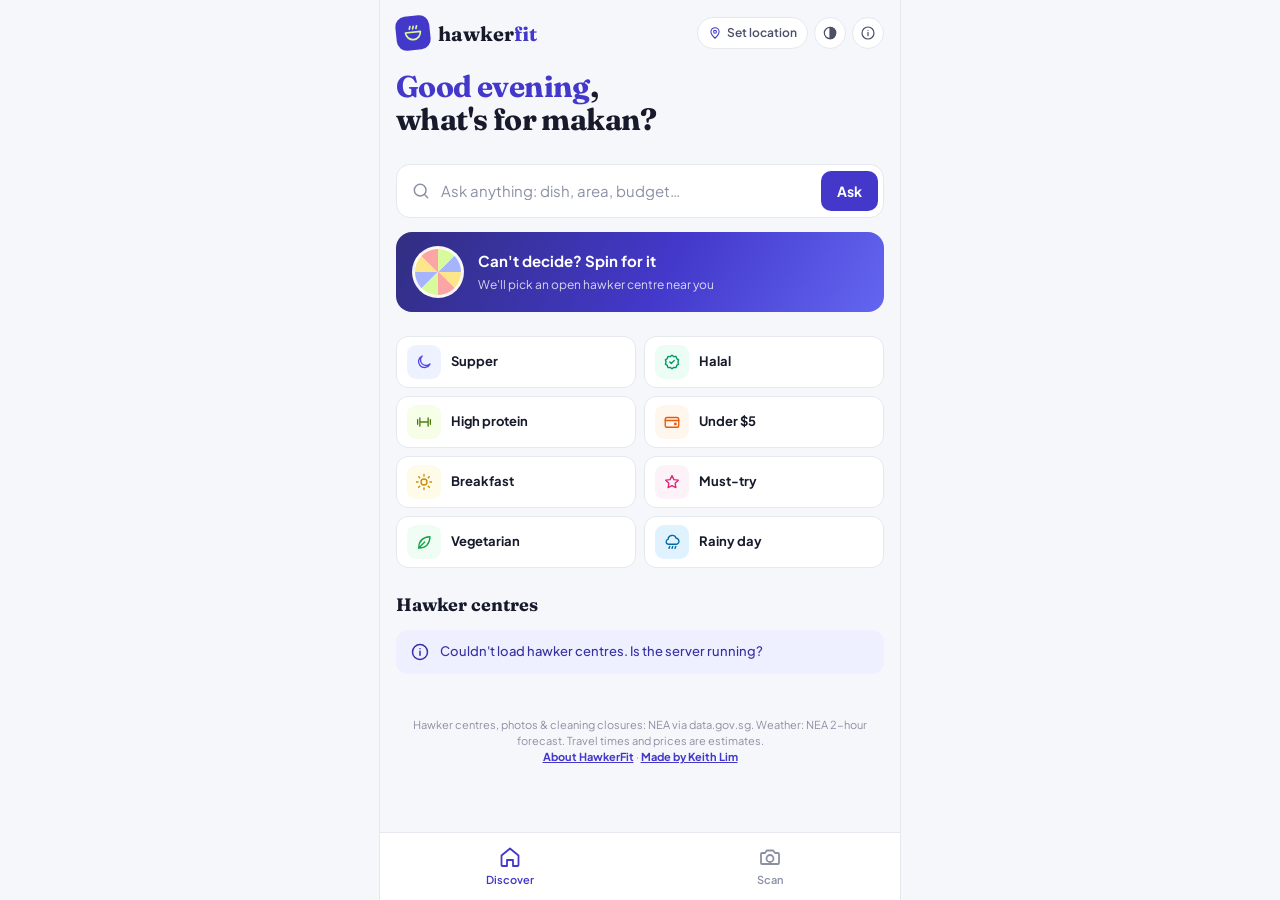
==== commit 11a68e22: "Add About and Creator pages About page explains features, data sources (NEA via data.gov.sg), accura" ====
--- a/static/index.html
+++ b/static/index.html
@@ -294,6 +294,7 @@
         <div class="top-actions">
           <button class="chip-btn" id="locBtn"><svg><use href="#i-pin"/></svg><span id="locLabel">Set location</span></button>
           <button class="icon-btn" id="themeBtn" title="Theme: system"><svg><use href="#i-theme"/></svg></button>
+          <a class="icon-btn" href="/about" title="About HawkerFit" aria-label="About HawkerFit"><svg><use href="#i-info"/></svg></a>
         </div>
       </div>
       <h1><span id="greet">Good evening</span>,<br>what's for makan?</h1>
@@ -325,7 +326,9 @@
 
     <div id="results"></div>
     <p class="foot">Hawker centres, photos &amp; cleaning closures: NEA via data.gov.sg. Weather: NEA 2-hour forecast.
-      Travel times and prices are estimates.</p>
+      Travel times and prices are estimates.<br>
+      <a href="/about" style="color:var(--brand);font-weight:700">About HawkerFit</a> ·
+      <a href="/creator" style="color:var(--brand);font-weight:700">Made by Keith Lim</a></p>
   </div>
 
   <!-- ===================== SCAN ===================== -->
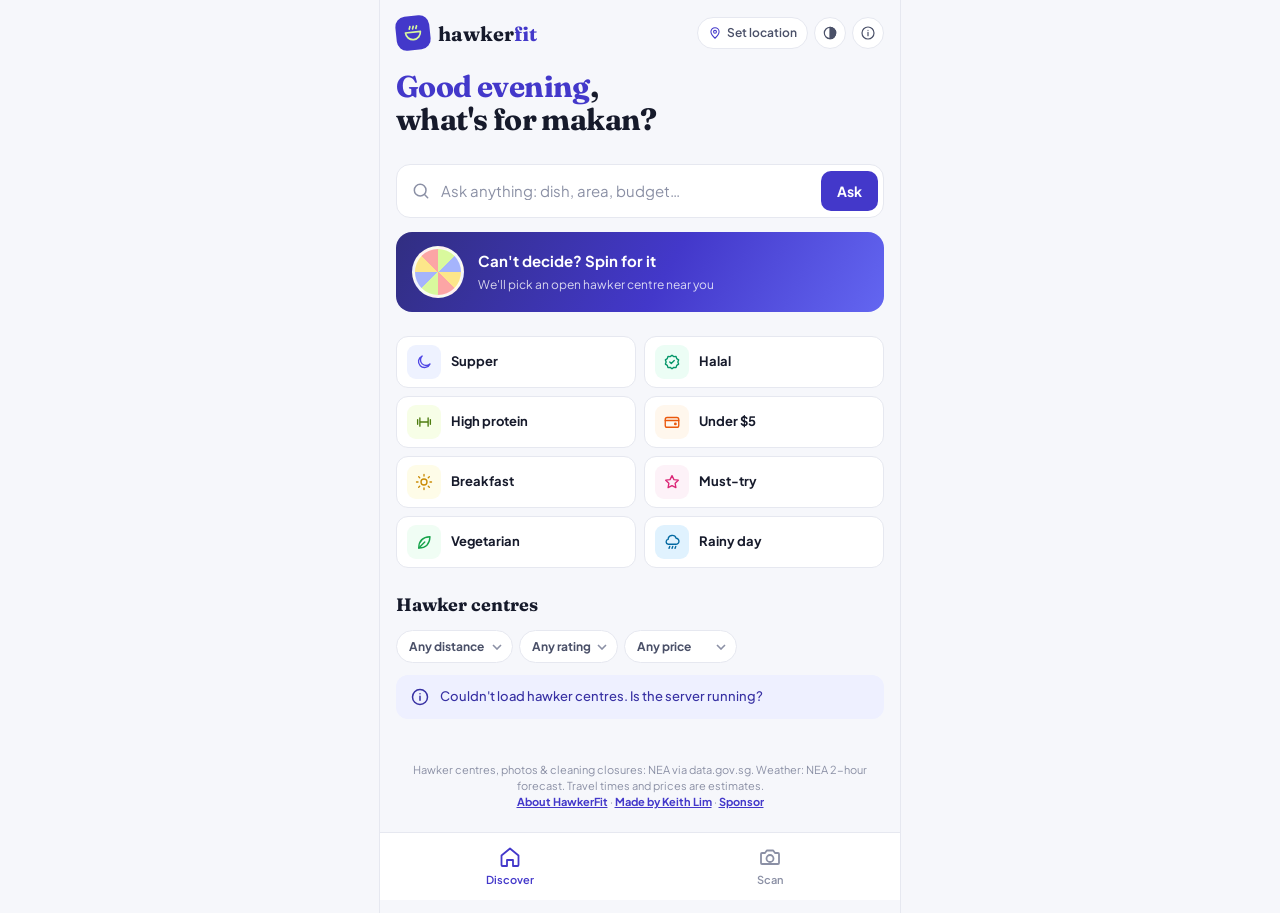
==== commit 78896d19: "Add community ratings, filters, social review links and Sponsor page - Visitors rate hawker centres " ====
--- a/static/index.html
+++ b/static/index.html
@@ -126,6 +126,37 @@
   .b-soon { background: var(--warn-tint); color: var(--warn); }
   .b-rain { background: var(--rain-tint); color: var(--rain); }
   .b-late { background: var(--brand-tint); color: var(--brand-dark); }
+  .filters { display: flex; gap: 6px; padding: 0 16px 12px; overflow-x: auto; scrollbar-width: none; }
+  .filters::-webkit-scrollbar { display: none; }
+  .fsel { appearance: none; -webkit-appearance: none; font: inherit; font-size: 12px; font-weight: 700; color: var(--ink-2);
+          background: var(--surface) url("data:image/svg+xml,%3Csvg xmlns='http://www.w3.org/2000/svg' width='10' height='6'%3E%3Cpath d='M1 1l4 4 4-4' fill='none' stroke='%238b90a5' stroke-width='1.6'/%3E%3C/svg%3E") no-repeat right 10px center;
+          border: 1px solid var(--line); border-radius: 999px; padding: 7px 26px 7px 12px; flex-shrink: 0; cursor: pointer; }
+  .fsel.on { border-color: var(--brand); color: var(--brand-dark); background-color: var(--brand-tint); }
+  .fsel option { color: #161a2b; background: #fff; }
+  .fclear { font-size: 12px; font-weight: 700; color: var(--brand); padding: 7px 8px; flex-shrink: 0; }
+  .stars-meta { color: #b45309; font-weight: 800; }
+  :root[data-theme="dark"] .stars-meta { color: #fbbf24; }
+  @media (prefers-color-scheme: dark) { :root:not([data-theme="light"]) .stars-meta { color: #fbbf24; } }
+  .stars-meta i { font-style: normal; font-weight: 500; color: var(--muted); margin-left: 2px; }
+  .price-meta { font-weight: 800; color: #15803d; letter-spacing: .5px; }
+  :root[data-theme="dark"] .price-meta { color: #86efac; }
+  @media (prefers-color-scheme: dark) { :root:not([data-theme="light"]) .price-meta { color: #86efac; } }
+  .social { margin-top: 14px; }
+  .social-row { display: grid; grid-template-columns: repeat(3, minmax(0, 1fr)); gap: 8px; }
+  .social-row a { display: flex; align-items: center; justify-content: center; gap: 6px; padding: 10px 6px; border-radius: 12px;
+                  background: var(--surface); border: 1px solid var(--line); font-size: 12px; font-weight: 700; text-decoration: none; color: var(--ink); }
+  .soc-ic { width: 22px; height: 22px; border-radius: 6px; display: grid; place-items: center; flex-shrink: 0; }
+  .soc-ic svg { width: 14px; height: 14px; }
+  .rate-box { background: var(--surface); border-radius: 14px; padding: 14px; margin-top: 12px; }
+  .rate-box h3 { margin: 0 0 4px; font-size: 16px; font-family: var(--display); }
+  .rate-avg { display: flex; align-items: baseline; gap: 8px; font-size: 13px; color: var(--muted); }
+  .rate-avg b { font-size: 18px; color: var(--ink); }
+  .star-row { display: flex; gap: 4px; margin: 10px 0 12px; }
+  .star { font-size: 32px; line-height: 1; color: var(--line); padding: 2px; transition: transform .1s, color .1s; }
+  .star.on, .star.hover { color: #f59e0b; }
+  .star:active { transform: scale(.85); }
+  .price-label { font-size: 12px; font-weight: 700; color: var(--ink-2); margin-bottom: 6px; }
+  .price-seg { margin-bottom: 6px; }
   .more { display: block; margin: 12px auto 0; font-weight: 700; color: var(--brand); font-size: 13px; padding: 8px 14px; }
 
   /* results */
@@ -317,6 +348,19 @@
 
       <section class="block">
         <div class="sec-head"><h2 id="listTitle">Hawker centres</h2><span id="listSub"></span></div>
+        <div class="filters" role="group" aria-label="Filters">
+          <select id="fRadius" class="fsel" aria-label="Distance">
+            <option value="0">Any distance</option><option value="0.5">Within 500 m</option><option value="1">Within 1 km</option>
+            <option value="2">Within 2 km</option><option value="5">Within 5 km</option><option value="10">Within 10 km</option>
+          </select>
+          <select id="fRating" class="fsel" aria-label="Minimum rating">
+            <option value="0">Any rating</option><option value="3">★ 3.0+</option><option value="4">★ 4.0+</option><option value="4.5">★ 4.5+</option>
+          </select>
+          <select id="fPrice" class="fsel" aria-label="Price">
+            <option value="0">Any price</option><option value="1">$ Under $5</option><option value="2">$$ $5 - $8</option><option value="3">$$$ Over $8</option>
+          </select>
+          <button class="fclear hidden" id="fClear">Clear</button>
+        </div>
         <div class="centres" id="centres">
           <div class="hc"><div class="photo sk"></div><div class="info"><div class="sk" style="height:14px;width:70%"></div><div class="sk" style="height:12px;width:50%;margin-top:8px"></div></div></div>
         </div>
@@ -328,7 +372,8 @@
     <p class="foot">Hawker centres, photos &amp; cleaning closures: NEA via data.gov.sg. Weather: NEA 2-hour forecast.
       Travel times and prices are estimates.<br>
       <a href="/about" style="color:var(--brand);font-weight:700">About HawkerFit</a> ·
-      <a href="/creator" style="color:var(--brand);font-weight:700">Made by Keith Lim</a></p>
+      <a href="/creator" style="color:var(--brand);font-weight:700">Made by Keith Lim</a> ·
+      <a href="/sponsor" style="color:var(--brand);font-weight:700">Sponsor</a></p>
   </div>
 
   <!-- ===================== SCAN ===================== -->
@@ -500,20 +545,55 @@
   return `<span>${icon("pin")}${c.distance_km} km</span>` +
     (c.distance_km <= 3 ? `<span>${icon("walk")}${c.walk_min} min</span>` : "") + `<span>${icon("car")}~${c.drive_min} min</span>`;
 }
+const PRICE_SIGNS = { 1: "$", 2: "$$", 3: "$$$" };
+function ratingMeta(c) {
+  const parts = [];
+  if (c.rating != null) parts.push(`<span class="stars-meta">★ ${c.rating.toFixed(1)}<i>(${c.rating_count})</i></span>`);
+  if (c.price) parts.push(`<span class="price-meta" title="${esc(c.price_label)} per meal">${PRICE_SIGNS[c.price]}</span>`);
+  return parts.join("");
+}
 function centreCard(c) {
   const known = c.known_for?.length ? c.known_for.slice(0, 2).map(k => k.split(" (")[0]).join(" · ")
                : (c.food_stalls ? `${c.food_stalls} food stalls` : c.address);
   return `<button class="hc" data-id="${esc(c.id)}">${photoEl(c)}
     <div class="info"><h3>${esc(c.name)}</h3><div class="sub">${esc(known)}</div>
-      <div class="metas">${travelMeta(c)}${c.distance_km == null && c.food_stalls ? `<span>${icon("store")}${c.food_stalls} stalls</span>` : ""}</div>
+      <div class="metas">${ratingMeta(c)}${travelMeta(c)}${c.distance_km == null && c.food_stalls ? `<span>${icon("store")}${c.food_stalls} stalls</span>` : ""}</div>
       ${badges(c)}</div></button>`;
 }
+
+// ---------- filters: radius, rating, price ----------
+let filters = { radius: 0, rating: 0, price: 0 };
+try { filters = { ...filters, ...JSON.parse(store.get("hf-filters") || "{}") }; } catch {}
+function passesFilters(c) {
+  if (filters.radius && loc && (c.distance_km == null || c.distance_km > filters.radius)) return false;
+  if (filters.rating && (c.rating == null || c.rating < filters.rating)) return false;
+  if (filters.price && c.price !== filters.price) return false;
+  return true;
+}
+function syncFilterUI() {
+  $("#fRadius").value = String(filters.radius); $("#fRating").value = String(filters.rating); $("#fPrice").value = String(filters.price);
+  ["fRadius", "fRating", "fPrice"].forEach(id => $("#" + id).classList.toggle("on", $("#" + id).value !== "0"));
+  $("#fClear").classList.toggle("hidden", !(filters.radius || filters.rating || filters.price));
+}
+function setFilter(k, v) {
+  if (k === "radius" && v && !loc) { toast("Set your location first to filter by distance."); $("#locBtn").click(); v = 0; }
+  filters[k] = v; store.set("hf-filters", JSON.stringify(filters)); shown = 10; syncFilterUI(); renderCentres();
+}
+$("#fRadius").addEventListener("change", e => setFilter("radius", Number(e.target.value)));
+$("#fRating").addEventListener("change", e => setFilter("rating", Number(e.target.value)));
+$("#fPrice").addEventListener("change", e => setFilter("price", Number(e.target.value)));
+$("#fClear").addEventListener("click", () => { filters = { radius: 0, rating: 0, price: 0 }; store.set("hf-filters", null); shown = 10; syncFilterUI(); renderCentres(); });
+syncFilterUI();
+
 function renderCentres() {
   $("#listTitle").textContent = loc ? "Nearest hawker centres" : "Hawker centres";
-  $("#listSub").textContent = `${centres.length} centres · ${centres.filter(c => c.closed_today).length} closed today`;
-  let list = centres;
-  if (!loc) list = [...centres].sort((a, b) => (b.known_for?.length ? 1 : 0) - (a.known_for?.length ? 1 : 0));
-  $("#centres").innerHTML = list.slice(0, shown).map(centreCard).join("");
+  let list = centres.filter(passesFilters);
+  const filtered = list.length !== centres.length;
+  $("#listSub").textContent = filtered ? `${list.length} of ${centres.length} match`
+    : `${centres.length} centres · ${centres.filter(c => c.closed_today).length} closed today`;
+  if (!loc) list = [...list].sort((a, b) => ((b.rating ?? 0) - (a.rating ?? 0)) || ((b.known_for?.length ? 1 : 0) - (a.known_for?.length ? 1 : 0)));
+  $("#centres").innerHTML = list.length ? list.slice(0, shown).map(centreCard).join("")
+    : `<div class="note">${icon("info")}<span>No hawker centres match these filters yet${filters.rating || filters.price ? ". Ratings are new, so try fewer filters, or rate the places you've been to!" : "."}</span></div>`;
   $("#moreBtn").classList.toggle("hidden", shown >= list.length);
   document.querySelectorAll(".hc").forEach(el => el.addEventListener("click", () => openCentre(byId[el.dataset.id])));
 }
@@ -542,9 +622,66 @@
     ${c.description ? `<p class="text">${esc(c.description)}</p>` : ""}
     ${c.nearest_mrt ? `<p class="text">${icon("train", 14)} Nearest MRT: ${esc(c.nearest_mrt)}</p>` : ""}
     ${dirLinks(c)}
+    ${socialLinks(c)}
+    <div class="rate-box" id="rateBox"></div>
     <button class="wide primary" id="askHere">${icon("sparkle", 18)}What should I eat here?</button>`, (s) => {
     $("#askHere", s).addEventListener("click", () => { closeSheet(); search(`What should I eat at ${c.name}?`, c.name); });
+    renderRateBox(c, $("#rateBox", s));
   });
+}
+
+// ---------- food reviews on social media (search links, nothing is scraped) ----------
+function socialLinks(c) {
+  const q = encodeURIComponent(`${c.name} Singapore food`);
+  const links = [
+    ["TikTok", `https://www.tiktok.com/search?q=${q}`, "#000000", "M16 3c.4 2.2 1.8 3.6 4 3.9v3.2c-1.5 0-2.9-.4-4-1.1V15a5.5 5.5 0 1 1-5.5-5.5c.3 0 .6 0 .9.1v3.3a2.3 2.3 0 1 0 1.4 2.1V3z"],
+    ["YouTube", `https://www.youtube.com/results?search_query=${q}`, "#ff0000", "M21.6 7.2c-.2-1-1-1.7-2-1.9C17.9 5 12 5 12 5s-5.9 0-7.6.3c-1 .2-1.8.9-2 1.9C2 8.9 2 12 2 12s0 3.1.4 4.8c.2 1 1 1.7 2 1.9 1.7.3 7.6.3 7.6.3s5.9 0 7.6-.3c1-.2 1.8-.9 2-1.9.4-1.7.4-4.8.4-4.8s0-3.1-.4-4.8zM10 15V9l5.2 3z"],
+    ["Facebook", `https://www.facebook.com/search/top?q=${q}`, "#1877f2", "M14 8h3V4.5h-3c-2.5 0-4 1.6-4 4V11H7.5v3.5H10V21h3.5v-6.5H16l.5-3.5h-3V8.8c0-.5.3-.8.5-.8z"],
+  ];
+  return `<div class="social"><div class="price-label">See food reviews of this place</div><div class="social-row">${links.map(([name, url, color, path]) =>
+    `<a href="${url}" target="_blank" rel="noopener" aria-label="${name} reviews"><span class="soc-ic" style="background:${color}"><svg viewBox="0 0 24 24" style="fill:#fff;stroke:none"><path d="${path}"/></svg></span>${name}</a>`).join("")}</div></div>`;
+}
+
+// ---------- community ratings ----------
+function voterId() {
+  let v = store.get("hf-voter");
+  if (!v) {
+    v = (crypto.randomUUID ? crypto.randomUUID() : Date.now().toString(36) + "-" + Math.random().toString(36).slice(2)).replace(/[^a-zA-Z0-9-]/g, "");
+    store.set("hf-voter", v);
+  }
+  return v;
+}
+function myVotes() { try { return JSON.parse(store.get("hf-votes") || "{}"); } catch { return {}; } }
+function renderRateBox(c, el) {
+  const mine = myVotes()[c.id] || {};
+  const summary = c.rating != null
+    ? `<div class="rate-avg"><b>★ ${c.rating.toFixed(1)}</b><span>${c.rating_count} rating${c.rating_count === 1 ? "" : "s"}${c.price_label ? ` · typical meal ${esc(c.price_label)}` : ""}</span></div>`
+    : `<div class="rate-avg"><span>No ratings yet. Be the first!</span></div>`;
+  el.innerHTML = `<h3>Rate this hawker centre</h3>${summary}
+    <div class="star-row" role="radiogroup" aria-label="Your rating">${[1, 2, 3, 4, 5].map(n =>
+      `<button class="star ${mine.stars >= n ? "on" : ""}" data-s="${n}" aria-label="${n} star${n > 1 ? "s" : ""}">★</button>`).join("")}</div>
+    <div class="price-label">Typical price per meal</div>
+    <div class="seg price-seg">${[1, 2, 3].map(p =>
+      `<button data-p="${p}" aria-pressed="${mine.price === p}">${PRICE_SIGNS[p]}<small>${["", "Under $5", "$5 - $8", "Over $8"][p]}</small></button>`).join("")}</div>
+    <p class="disclaim" id="rateMsg">${mine.stars || mine.price ? "Thanks for rating! You can change your vote any time." : "Tap the stars and a price to share your experience."}</p>`;
+  const send = async (patch) => {
+    const vote = { ...myVotes()[c.id], ...patch };
+    try {
+      const res = await fetch("/api/rate", { method: "POST", headers: { "Content-Type": "application/json" },
+        body: JSON.stringify({ centre_id: c.id, voter: voterId(), stars: vote.stars ?? null, price: vote.price ?? null }) });
+      if (!res.ok) return toast(await readError(res));
+      const s = await res.json();
+      const all = myVotes(); all[c.id] = vote; store.set("hf-votes", JSON.stringify(all));
+      Object.assign(c, s); renderRateBox(c, el); renderCentres();
+      toast("Thanks! Your rating is saved.");
+    } catch { toast("Couldn't save your rating. Check your connection."); }
+  };
+  el.querySelectorAll(".star").forEach(b => {
+    b.addEventListener("click", () => send({ stars: Number(b.dataset.s) }));
+    b.addEventListener("mouseenter", () => el.querySelectorAll(".star").forEach(x => x.classList.toggle("hover", Number(x.dataset.s) <= Number(b.dataset.s))));
+    b.addEventListener("mouseleave", () => el.querySelectorAll(".star").forEach(x => x.classList.remove("hover")));
+  });
+  el.querySelectorAll(".price-seg button").forEach(b => b.addEventListener("click", () => send({ price: Number(b.dataset.p) })));
 }
 
 
@@ -552,7 +689,7 @@
 const WHEEL_COLORS = ["#4338ca", "#d9f99d", "#6366f1", "#fde68a", "#312e81", "#a5b4fc", "#c2410c", "#fecaca"];
 let wheelRot = 0, wheelPool = [], spinning = false, spinMode = "near";
 function buildPool() {
-  const open = centres.filter(c => !c.closed_today);
+  const open = centres.filter(c => !c.closed_today && passesFilters(c));
   let pool;
   if (spinMode === "supper") pool = open.filter(c => c.open_late);
   else if (spinMode === "famous") pool = open.filter(c => c.known_for?.length);
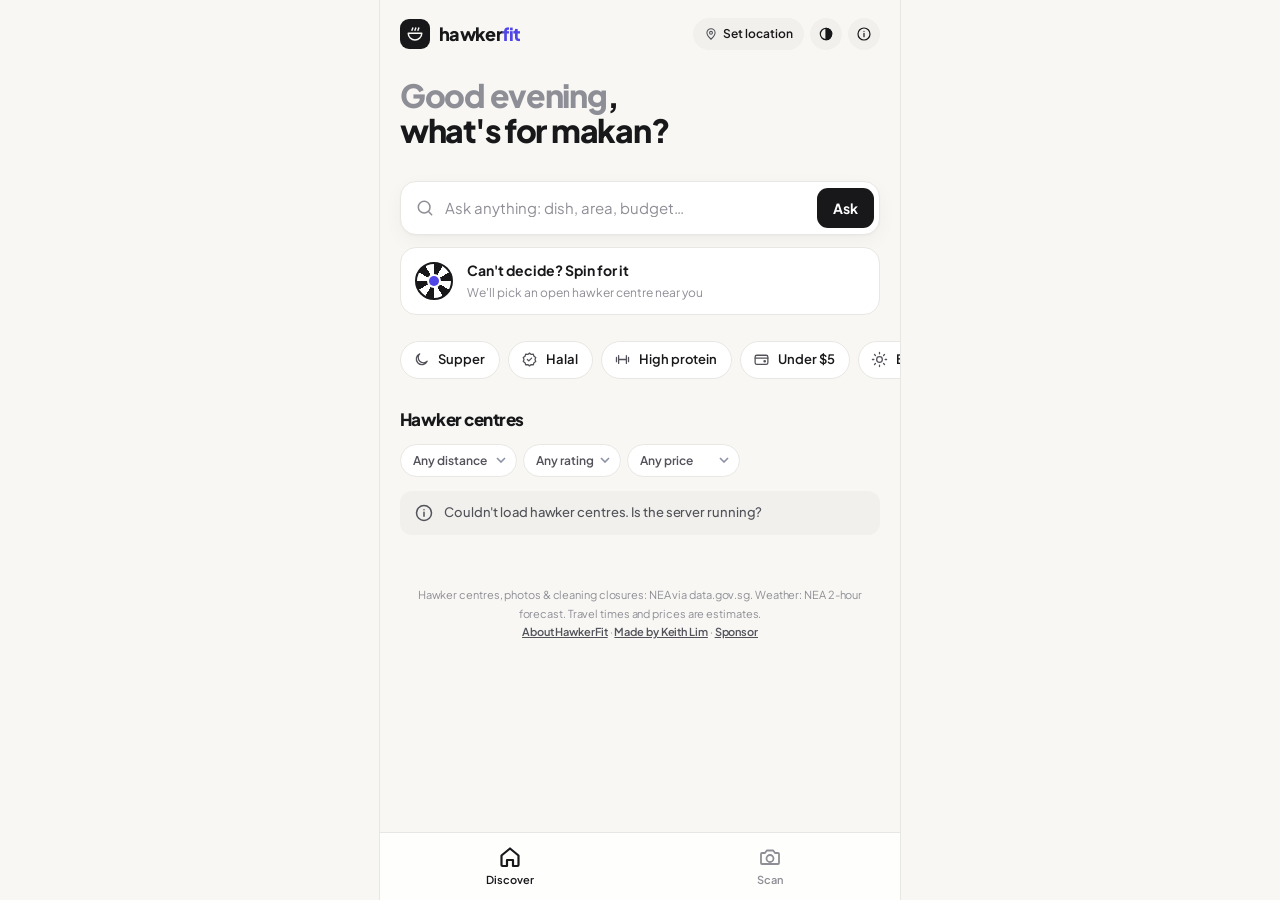
==== commit 8070baf9: "Refresh the look: calmer neutrals, one typeface, flat cards Replaces the serif headings, gradient ba" ====
--- a/static/index.html
+++ b/static/index.html
@@ -3,11 +3,12 @@
 <head>
 <meta charset="utf-8">
 <meta name="viewport" content="width=device-width, initial-scale=1, viewport-fit=cover">
-<meta name="theme-color" content="#f6f7fb">
+<meta name="theme-color" content="#f8f7f4" media="(prefers-color-scheme: light)">
+<meta name="theme-color" content="#0f0f11" media="(prefers-color-scheme: dark)">
 <title>HawkerFit</title>
 <link rel="preconnect" href="https://fonts.googleapis.com">
 <link rel="preconnect" href="https://fonts.gstatic.com" crossorigin>
-<link href="https://fonts.googleapis.com/css2?family=Fraunces:opsz,wght@9..144,600;9..144,700&family=Plus+Jakarta+Sans:wght@400;500;600;700;800&display=swap" rel="stylesheet">
+<link href="https://fonts.googleapis.com/css2?family=Plus+Jakarta+Sans:wght@400;500;600;700;800&display=swap" rel="stylesheet">
 <style>
   :root {
     color-scheme: light;
@@ -286,6 +287,161 @@
            padding: 12px 16px; border-radius: 12px; font-size: 13px; max-width: calc(100% - 32px); width: max-content; opacity: 0;
            pointer-events: none; transition: opacity .2s, transform .2s; z-index: 50; }
   .toast.show { opacity: 1; transform: translate(-50%, 0); }
+
+  /* =====================================================================
+     Refined look: calm neutrals, one accent, flat cards, one typeface.
+     Layered on top of the rules above so behaviour stays the same.
+     ===================================================================== */
+  :root {
+    --brand: #4f46e5; --brand-dark: #3f37c9; --brand-tint: #efeefc; --on-brand: #fff;
+    --ink: #18181b; --ink-2: #52525b; --muted: #8e8e96; --line: #e8e7e3;
+    --bg: #f8f7f4; --surface: #ffffff; --surface-2: #f1f0ec;
+    --cta: #18181b; --on-cta: #ffffff;
+    --warn: #b45309; --warn-tint: #fdf3e2; --rain: #0369a1; --rain-tint: #e8f3fb;
+    --closed: #b91c1c; --closed-tint: #fcebeb;
+    --star: #e0a10b; --good: #15803d;
+    --shadow: 0 1px 2px rgba(24,24,27,.04);
+    --radius: 18px;
+    --display: "Plus Jakarta Sans", system-ui, -apple-system, "Segoe UI", sans-serif;
+  }
+  :root[data-theme="dark"] {
+    --brand: #a5a1ff; --brand-dark: #c4c1ff; --brand-tint: #25243a; --on-brand: #121214;
+    --ink: #f4f4f2; --ink-2: #b8b8bf; --muted: #7c7c85; --line: #2a2a2f;
+    --bg: #0f0f11; --surface: #18181b; --surface-2: #222226;
+    --cta: #f4f4f2; --on-cta: #121214;
+    --warn: #f5b25c; --warn-tint: #2e2414; --rain: #7cc4ef; --rain-tint: #13232e;
+    --closed: #f39b9b; --closed-tint: #2e1719; --star: #f5c04a; --good: #6fd29a;
+    --shadow: none;
+  }
+  @media (prefers-color-scheme: dark) {
+    :root:not([data-theme="light"]):not([data-theme="dark"]) {
+      --brand: #a5a1ff; --brand-dark: #c4c1ff; --brand-tint: #25243a; --on-brand: #121214;
+      --ink: #f4f4f2; --ink-2: #b8b8bf; --muted: #7c7c85; --line: #2a2a2f;
+      --bg: #0f0f11; --surface: #18181b; --surface-2: #222226;
+      --cta: #f4f4f2; --on-cta: #121214;
+      --warn: #f5b25c; --warn-tint: #2e2414; --rain: #7cc4ef; --rain-tint: #13232e;
+      --closed: #f39b9b; --closed-tint: #2e1719; --star: #f5c04a; --good: #6fd29a;
+      --shadow: none;
+    }
+  }
+  body { letter-spacing: -.006em; -webkit-font-smoothing: antialiased; }
+  h1, h2, h3 { letter-spacing: -.025em; }
+
+  /* header */
+  .hero { padding: 18px 20px 4px; }
+  .logo { font-family: var(--display); font-size: 18px; font-weight: 800; letter-spacing: -.035em; gap: 9px; }
+  .logo .mark { width: 30px; height: 30px; border-radius: 9px; transform: none; background: var(--ink); color: var(--bg); }
+  :root[data-theme="dark"] .logo .mark { color: var(--bg); }
+  .logo .mark svg { width: 18px; height: 18px; }
+  .logo em { color: var(--brand); }
+  .chip-btn, .icon-btn { background: var(--surface-2); border-color: transparent; color: var(--ink); }
+  .chip-btn svg { color: var(--ink-2); }
+  .hero h1 { margin-top: 28px; font-size: 32px; line-height: 1.08; font-weight: 800; letter-spacing: -.04em; }
+  .hero h1 span { color: var(--muted); }
+  .weather { margin-top: 12px; color: var(--muted); }
+  .weather svg { color: var(--muted); }
+
+  .search { margin: 18px 20px 0; background: var(--surface); border: 1px solid var(--line); border-radius: 16px;
+            box-shadow: 0 1px 2px rgba(24,24,27,.03), 0 6px 20px rgba(24,24,27,.04); }
+  :root[data-theme="dark"] .search { box-shadow: none; }
+  .search:focus-within { border-color: var(--ink); }
+  .go, .wide.primary { background: var(--cta); color: var(--on-cta); }
+  .go { border-radius: 11px; font-weight: 700; }
+
+  /* spin promo: quiet card instead of a gradient banner */
+  .spin-card { margin: 12px 20px 0; width: calc(100% - 40px); background: var(--surface); color: var(--ink);
+               border: 1px solid var(--line); border-radius: 16px; padding: 12px 14px; }
+  .spin-card .mini { width: 38px; height: 38px; border: 2px solid var(--ink); position: relative;
+                     background: repeating-conic-gradient(var(--ink) 0 30deg, var(--surface) 30deg 60deg); }
+  .spin-card .mini::after { content: ""; position: absolute; inset: 0; margin: auto; width: 10px; height: 10px;
+                            border-radius: 50%; background: var(--brand); box-shadow: 0 0 0 2px var(--surface); }
+  .spin-card b { font-size: 14px; }
+  .spin-card small { color: var(--muted); opacity: 1; }
+
+  /* categories: one tidy row of pills */
+  section.block { margin-top: 26px; }
+  .sec-head { padding: 0 20px; }
+  .sec-head h2 { font-family: var(--display); font-size: 17px; font-weight: 800; letter-spacing: -.03em; white-space: nowrap; }
+  .sec-head span { text-align: right; }
+  .cats { display: flex; gap: 8px; padding: 0 20px 2px; overflow-x: auto; scrollbar-width: none; }
+  .cats::-webkit-scrollbar { display: none; }
+  .cat { flex-shrink: 0; border-radius: 999px; padding: 8px 14px 8px 10px; font-weight: 600; gap: 7px; background: var(--surface); }
+  .cat .ic { width: 20px; height: 20px; background: transparent !important; color: var(--ink-2) !important; }
+  .cat .ic svg { width: 17px; height: 17px; }
+
+  /* filters */
+  .filters { padding: 0 20px 14px; }
+  .fsel { font-weight: 600; background-color: var(--surface); }
+  .fsel.on { background-color: var(--ink); color: var(--bg); border-color: var(--ink); }
+  .fclear { color: var(--ink-2); text-decoration: underline; text-underline-offset: 3px; }
+
+  /* cards */
+  .centres { padding: 0 20px; gap: 10px; }
+  .hc, .item, .dish, .total, .rate-box, .tp-card, .fact, .dirs a, .social-row a, .field, .upload {
+    box-shadow: none; border: 1px solid var(--line); }
+  .hc { border-radius: var(--radius); padding: 10px; transition: border-color .15s; }
+  .hc:hover { border-color: #d4d2cc; }
+  :root[data-theme="dark"] .hc:hover { border-color: #3a3a40; }
+  .photo { border-radius: 12px; width: 84px; height: 84px; }
+  .hc h3, .item h3, .dish h3 { font-weight: 700; letter-spacing: -.02em; }
+  .metas { color: var(--ink-2); font-weight: 500; }
+  .metas svg { color: var(--muted); }
+  .stars-meta { color: var(--ink) !important; font-weight: 700; }
+  .stars-meta .st { color: var(--star); font-weight: 400; }
+  .price-meta { color: var(--ink-2) !important; font-weight: 700; }
+
+  /* badges: quiet text labels with a coloured dot, not filled blobs */
+  .badge { background: transparent !important; padding: 0; font-weight: 600; gap: 5px; }
+  .badge svg { display: none; }
+  .badge::before { content: ""; width: 6px; height: 6px; border-radius: 50%; background: currentColor; }
+  .b-late { color: var(--muted) !important; }
+  .badges { gap: 4px 12px; }
+
+  .pill { background: var(--surface-2); color: var(--ink-2); font-weight: 600; }
+  .pill.hot { background: var(--warn-tint); color: var(--warn); }
+  .note { background: var(--surface-2); color: var(--ink-2); border: 0; }
+  .link { color: var(--ink); text-decoration: underline; text-underline-offset: 3px; }
+  .btn-o { color: var(--ink); background: var(--surface); }
+  #results, .pad { padding-left: 20px; padding-right: 20px; }
+  .res-head h2, .page-title h1, .sheet h2, .tp-head h3, .rate-box h3 { font-family: var(--display); font-weight: 800; letter-spacing: -.03em; }
+  .page-title { padding: 24px 20px 4px; }
+  .page-title h1 { font-size: 26px; }
+  .upload { margin: 16px 20px; border-style: dashed; background: var(--surface); }
+  .upload .big { background: var(--surface-2); color: var(--ink); }
+  .label { margin: 4px 20px 8px; }
+  .seg { background: var(--surface-2); }
+  .seg button[aria-pressed="true"] { color: var(--ink); box-shadow: 0 1px 2px rgba(0,0,0,.06); }
+
+  /* sheets */
+  .scrim { background: rgba(10,10,12,.4); backdrop-filter: blur(2px); }
+  .sheet { padding: 8px 20px calc(24px + env(safe-area-inset-bottom)); border-radius: 24px 24px 0 0; }
+  .detail-photo { border-radius: 18px; height: 200px; }
+  .dirs a { color: var(--ink); font-weight: 600; }
+  .dirs a svg { color: var(--ink-2); }
+  .social-row a { font-weight: 600; }
+  .star.on, .star.hover { color: var(--star); }
+  .tipline { color: var(--ink-2); }
+  .tipline svg { color: var(--brand); }
+
+  /* gym card stays dark, but softer */
+  .gym { background: #18181b; }
+  :root[data-theme="dark"] .gym { background: var(--surface-2); }
+  .gym li::before { background: #e4e4e7; color: #18181b; }
+  .gym .mt { color: #c7c4ff; }
+
+  /* wheel */
+  .wheel-wrap canvas { box-shadow: 0 0 0 6px var(--surface), 0 0 0 7px var(--line); }
+  .pointer { border-top-color: var(--ink); }
+  .hub { color: var(--ink); font-weight: 800; box-shadow: 0 0 0 1px var(--line); }
+
+  /* bottom nav: frosted glass */
+  .nav { background: color-mix(in srgb, var(--surface) 82%, transparent); backdrop-filter: saturate(1.4) blur(14px);
+         -webkit-backdrop-filter: saturate(1.4) blur(14px); border-top-color: var(--line); }
+  .nav button[aria-current="page"] { color: var(--ink); }
+  .nav button[aria-current="page"] svg { stroke-width: 2.2; }
+  .toast { background: var(--cta); color: var(--on-cta); border-radius: 14px; font-weight: 500; }
+  .foot { padding: 28px 28px 0; line-height: 1.7; }
+  .foot a { color: var(--ink-2) !important; font-weight: 600 !important; }
 </style>
 </head>
 <body>
@@ -414,8 +570,8 @@
 const store = { get(k) { try { return localStorage.getItem(k); } catch { return null; } },
                 set(k, v) { try { v == null ? localStorage.removeItem(k) : localStorage.setItem(k, v); } catch {} } };
 
-const PALETTE = [["#4338ca", "#818cf8"], ["#c2410c", "#f59e0b"], ["#1e3a8a", "#3b82f6"], ["#6d28d9", "#c084fc"],
-                 ["#334155", "#64748b"], ["#b45309", "#eab308"], ["#0e7490", "#22d3ee"], ["#9d174d", "#f472b6"]];
+const PALETTE = [["#3f3f46", "#71717a"], ["#57534e", "#a8a29e"], ["#4338ca", "#6d68e8"], ["#44403c", "#78716c"],
+                 ["#27272a", "#52525b"], ["#5b5bd6", "#8b87f0"], ["#52525b", "#a1a1aa"], ["#3730a3", "#5b55d6"]];
 const hash = (t) => { let h = 0; for (const ch of String(t)) h = (h * 31 + ch.charCodeAt(0)) >>> 0; return h; };
 const swatch = (t) => { const [a, b] = PALETTE[hash(t) % PALETTE.length]; return `background:linear-gradient(135deg,${a},${b})`; };
 const initials = (n) => String(n).split(/\s+/).filter(w => /^[A-Za-z]/.test(w)).slice(0, 2).map(w => w[0].toUpperCase()).join("") || "•";
@@ -548,7 +704,7 @@
 const PRICE_SIGNS = { 1: "$", 2: "$$", 3: "$$$" };
 function ratingMeta(c) {
   const parts = [];
-  if (c.rating != null) parts.push(`<span class="stars-meta">★ ${c.rating.toFixed(1)}<i>(${c.rating_count})</i></span>`);
+  if (c.rating != null) parts.push(`<span class="stars-meta"><b class="st">★</b>${c.rating.toFixed(1)}<i>(${c.rating_count})</i></span>`);
   if (c.price) parts.push(`<span class="price-meta" title="${esc(c.price_label)} per meal">${PRICE_SIGNS[c.price]}</span>`);
   return parts.join("");
 }
@@ -586,7 +742,7 @@
 syncFilterUI();
 
 function renderCentres() {
-  $("#listTitle").textContent = loc ? "Nearest hawker centres" : "Hawker centres";
+  $("#listTitle").textContent = loc ? "Nearest to you" : "Hawker centres";
   let list = centres.filter(passesFilters);
   const filtered = list.length !== centres.length;
   $("#listSub").textContent = filtered ? `${list.length} of ${centres.length} match`
@@ -655,7 +811,7 @@
 function renderRateBox(c, el) {
   const mine = myVotes()[c.id] || {};
   const summary = c.rating != null
-    ? `<div class="rate-avg"><b>★ ${c.rating.toFixed(1)}</b><span>${c.rating_count} rating${c.rating_count === 1 ? "" : "s"}${c.price_label ? ` · typical meal ${esc(c.price_label)}` : ""}</span></div>`
+    ? `<div class="rate-avg"><b><span style="color:var(--star)">★</span> ${c.rating.toFixed(1)}</b><span>${c.rating_count} rating${c.rating_count === 1 ? "" : "s"}${c.price_label ? ` · typical meal ${esc(c.price_label)}` : ""}</span></div>`
     : `<div class="rate-avg"><span>No ratings yet. Be the first!</span></div>`;
   el.innerHTML = `<h3>Rate this hawker centre</h3>${summary}
     <div class="star-row" role="radiogroup" aria-label="Your rating">${[1, 2, 3, 4, 5].map(n =>
@@ -686,7 +842,8 @@
 
 
 // ---------- spin the wheel ----------
-const WHEEL_COLORS = ["#4338ca", "#d9f99d", "#6366f1", "#fde68a", "#312e81", "#a5b4fc", "#c2410c", "#fecaca"];
+const WHEEL_COLORS = ["#18181b", "#f1f0ec", "#4f46e5", "#e4e2dc", "#3f3f46", "#ffffff", "#6d68e8", "#d6d3cc"];
+const WHEEL_LIGHT = ["#f1f0ec", "#e4e2dc", "#ffffff", "#d6d3cc"];
 let wheelRot = 0, wheelPool = [], spinning = false, spinMode = "near";
 function buildPool() {
   const open = centres.filter(c => !c.closed_today && passesFilters(c));
@@ -707,7 +864,7 @@
     const col = WHEEL_COLORS[i % WHEEL_COLORS.length]; g.fillStyle = col; g.fill();
     g.save(); g.translate(r, r); g.rotate(-Math.PI / 2 + (i + .5) * a);
     g.textAlign = "right"; g.textBaseline = "middle";
-    g.fillStyle = ["#d9f99d", "#fde68a", "#a5b4fc", "#fecaca"].includes(col) ? "#1e1b4b" : "#fff";
+    g.fillStyle = WHEEL_LIGHT.includes(col) ? "#18181b" : "#fff";
     g.font = "700 11px 'Plus Jakarta Sans', sans-serif";
     let label = c.name.length > 20 ? c.name.slice(0, 19) + "…" : c.name;
     g.fillText(label, r - 14, 0); g.restore();
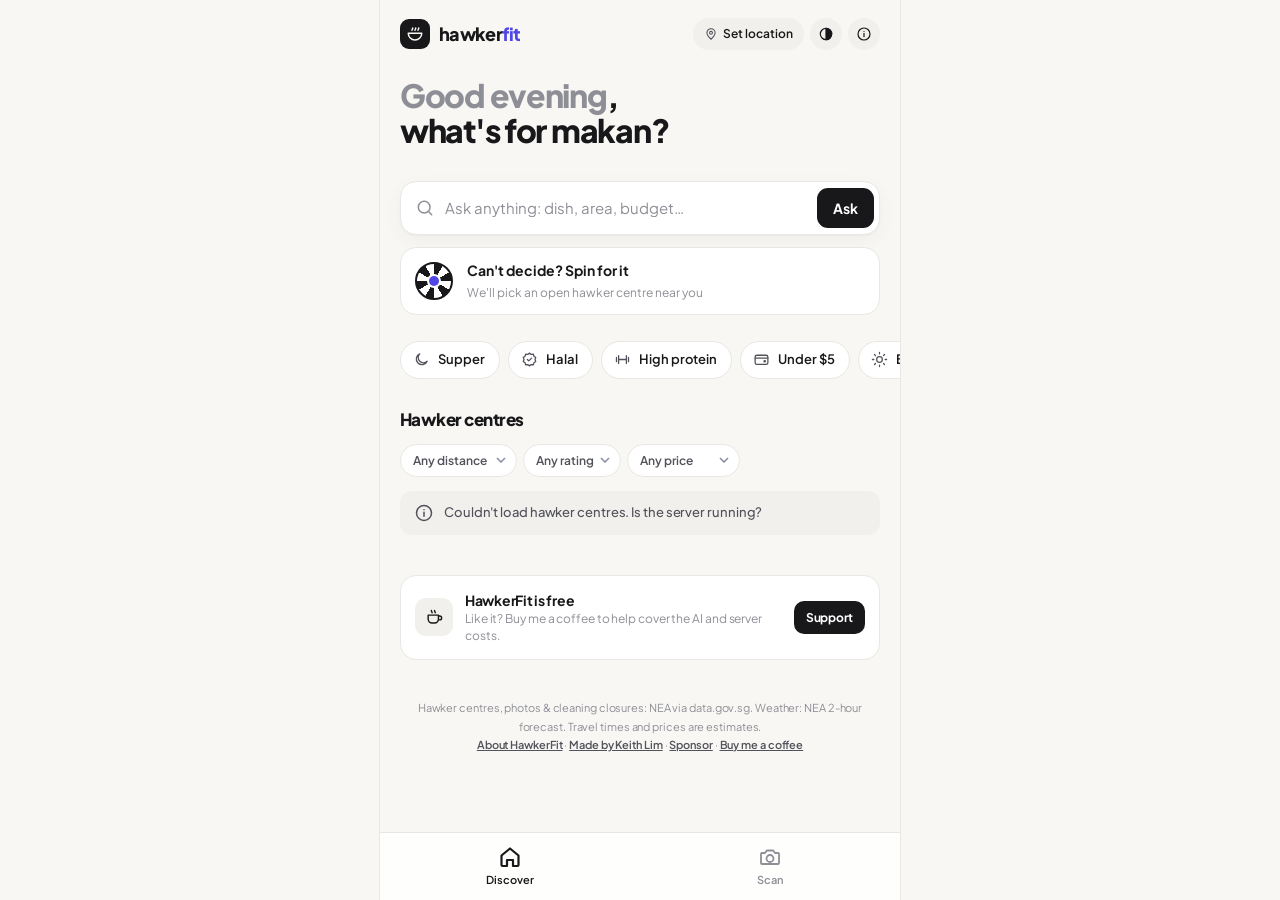
==== commit 53390183: "Add Buy Me a Coffee support links Support card on the home screen and Sponsor page, plus links in th" ====
--- a/static/index.html
+++ b/static/index.html
@@ -441,6 +441,15 @@
   .nav button[aria-current="page"] svg { stroke-width: 2.2; }
   .toast { background: var(--cta); color: var(--on-cta); border-radius: 14px; font-weight: 500; }
   .foot { padding: 28px 28px 0; line-height: 1.7; }
+  .support-card { display: flex; align-items: center; gap: 12px; margin: 28px 20px 0; padding: 14px; border-radius: 16px;
+                  background: var(--surface); border: 1px solid var(--line); text-decoration: none; color: var(--ink); }
+  .support-card .cup { width: 38px; height: 38px; border-radius: 11px; background: var(--surface-2); display: grid;
+                       place-items: center; flex-shrink: 0; }
+  .support-card .cup svg { width: 19px; height: 19px; }
+  .support-card b { display: block; font-size: 14px; letter-spacing: -.02em; }
+  .support-card small { display: block; color: var(--muted); font-size: 12px; line-height: 1.4; margin-top: 1px; }
+  .support-card .arrow { margin-left: auto; flex-shrink: 0; background: var(--cta); color: var(--on-cta); font-size: 12px;
+                         font-weight: 700; padding: 8px 12px; border-radius: 10px; }
   .foot a { color: var(--ink-2) !important; font-weight: 600 !important; }
 </style>
 </head>
@@ -455,6 +464,7 @@
   <symbol id="i-sun" viewBox="0 0 24 24"><circle cx="12" cy="12" r="4"/><path d="M12 2v2M12 20v2M4.9 4.9l1.4 1.4M17.7 17.7l1.4 1.4M2 12h2M20 12h2M4.9 19.1l1.4-1.4M17.7 6.3l1.4-1.4"/></symbol>
   <symbol id="i-star" viewBox="0 0 24 24"><path d="M12 3.5l2.6 5.3 5.8.8-4.2 4.1 1 5.8-5.2-2.7-5.2 2.7 1-5.8-4.2-4.1 5.8-.8z"/></symbol>
   <symbol id="i-train" viewBox="0 0 24 24"><rect x="5" y="3" width="14" height="14" rx="3"/><path d="M5 11h14M9 21l-2-4M15 21l2-4"/></symbol>
+  <symbol id="i-coffee" viewBox="0 0 24 24"><path d="M4 9h13v5a5 5 0 0 1-5 5H9a5 5 0 0 1-5-5z"/><path d="M17 10h1.5a2.5 2.5 0 0 1 0 5H17M8 3c0 1.5 1 1.5 1 3M12 3c0 1.5 1 1.5 1 3"/></symbol>
   <symbol id="i-dumbbell" viewBox="0 0 24 24"><path d="M6.5 6.5v11M3.5 9v6M17.5 6.5v11M20.5 9v6M6.5 12h11"/></symbol>
   <symbol id="i-camera" viewBox="0 0 24 24"><path d="M4 8h3l1.8-2.5h6.4L17 8h3a1 1 0 0 1 1 1v9a1 1 0 0 1-1 1H4a1 1 0 0 1-1-1V9a1 1 0 0 1 1-1z"/><circle cx="12" cy="13.5" r="3.5"/></symbol>
   <symbol id="i-home" viewBox="0 0 24 24"><path d="M3.5 10.5L12 3.5l8.5 7V20a1 1 0 0 1-1 1H15v-6H9v6H4.5a1 1 0 0 1-1-1z"/></symbol>
@@ -525,11 +535,17 @@
     </div>
 
     <div id="results"></div>
+    <a class="support-card" href="https://buymeacoffee.com/keithhhhhhhhh" target="_blank" rel="noopener">
+      <span class="cup"><svg><use href="#i-coffee"/></svg></span>
+      <span><b>HawkerFit is free</b><small>Like it? Buy me a coffee to help cover the AI and server costs.</small></span>
+      <span class="arrow">Support</span>
+    </a>
     <p class="foot">Hawker centres, photos &amp; cleaning closures: NEA via data.gov.sg. Weather: NEA 2-hour forecast.
       Travel times and prices are estimates.<br>
       <a href="/about" style="color:var(--brand);font-weight:700">About HawkerFit</a> ·
       <a href="/creator" style="color:var(--brand);font-weight:700">Made by Keith Lim</a> ·
-      <a href="/sponsor" style="color:var(--brand);font-weight:700">Sponsor</a></p>
+      <a href="/sponsor" style="color:var(--brand);font-weight:700">Sponsor</a> ·
+      <a href="https://buymeacoffee.com/keithhhhhhhhh" target="_blank" rel="noopener" style="color:var(--brand);font-weight:700">Buy me a coffee</a></p>
   </div>
 
   <!-- ===================== SCAN ===================== -->
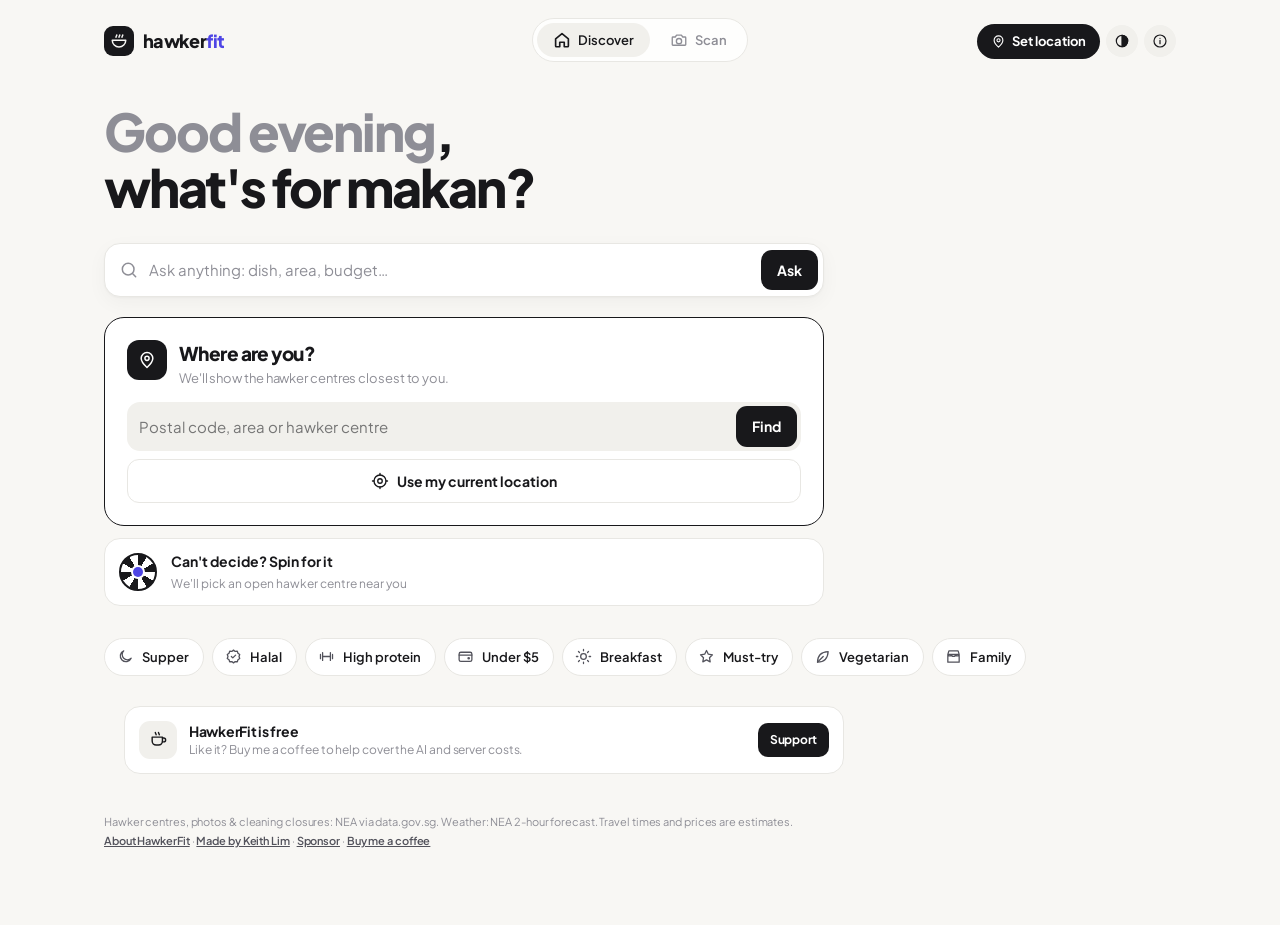
==== commit cf0222b9: "Location-first home, anti-cheat ratings, desktop layout, reload-safe views - Ask for location first " ====
--- a/static/index.html
+++ b/static/index.html
@@ -441,6 +441,85 @@
   .nav button[aria-current="page"] svg { stroke-width: 2.2; }
   .toast { background: var(--cta); color: var(--on-cta); border-radius: 14px; font-weight: 500; }
   .foot { padding: 28px 28px 0; line-height: 1.7; }
+  /* logo is a link home */
+  a.logo { color: var(--ink); text-decoration: none; }
+
+  /* location: an obvious pill in the header, and a big card until it's set */
+  .loc-pill { display: inline-flex; align-items: center; gap: 6px; max-width: 180px; padding: 8px 14px; border-radius: 999px;
+              background: var(--cta); color: var(--on-cta); font-size: 13px; font-weight: 700; }
+  .loc-pill span { white-space: nowrap; overflow: hidden; text-overflow: ellipsis; }
+  .loc-pill svg { width: 15px; height: 15px; }
+  .loc-pill.set { background: var(--surface); color: var(--ink); border: 1px solid var(--line); }
+  .loc-card { margin: 18px 20px 0; padding: 18px; border-radius: 20px; background: var(--surface); border: 1.5px solid var(--ink); }
+  .loc-card-head { display: flex; gap: 12px; align-items: flex-start; }
+  .loc-ic { width: 40px; height: 40px; border-radius: 12px; background: var(--cta); color: var(--on-cta); display: grid; place-items: center; flex-shrink: 0; }
+  .loc-card h2 { margin: 0; font-size: 19px; font-weight: 800; letter-spacing: -.03em; }
+  .loc-card p { margin: 2px 0 0; color: var(--muted); font-size: 13px; }
+  .loc-form { display: flex; gap: 8px; margin-top: 14px; padding: 4px 4px 4px 12px; border-radius: 13px; background: var(--surface-2); }
+  .loc-form input { flex: 1; min-width: 0; border: 0; outline: 0; background: transparent; font: inherit; color: var(--ink); padding: 9px 0; }
+  .gps-btn { display: flex; align-items: center; justify-content: center; gap: 8px; width: 100%; margin-top: 8px; padding: 11px;
+             border-radius: 12px; border: 1px solid var(--line); font-weight: 700; font-size: 14px; }
+  .gps-btn svg { width: 18px; height: 18px; }
+
+  /* filter buttons + menus that match the app instead of the phone's dropdowns */
+  .fbtn { display: inline-flex; align-items: center; gap: 6px; flex-shrink: 0; padding: 7px 10px 7px 13px; border-radius: 999px;
+          border: 1px solid var(--line); background: var(--surface); font-size: 13px; font-weight: 600; color: var(--ink); }
+  .fbtn .chev { width: 14px; height: 14px; color: var(--muted); transition: transform .15s; }
+  .fbtn[aria-expanded="true"] .chev { transform: rotate(180deg); }
+  .fbtn.on { background: var(--ink); color: var(--bg); border-color: var(--ink); }
+  .fbtn.on .chev { color: inherit; }
+  .menu { position: absolute; z-index: 60; min-width: 190px; padding: 6px; border-radius: 14px; background: var(--surface);
+          border: 1px solid var(--line); box-shadow: 0 12px 32px rgba(0,0,0,.14); animation: pop .12s ease-out; }
+  @keyframes pop { from { opacity: 0; transform: translateY(-4px); } }
+  .menu button { display: flex; align-items: center; justify-content: space-between; gap: 12px; width: 100%; padding: 10px 12px;
+                 border-radius: 9px; font-size: 14px; font-weight: 500; text-align: left; white-space: pre; }
+  .menu button:hover, .menu button:focus-visible { background: var(--surface-2); outline: none; }
+  .menu button[aria-checked="true"] { font-weight: 700; }
+  .menu svg { width: 16px; height: 16px; }
+
+  /* close button on hawker pages */
+  .sheet { position: relative; }
+  .sheet-close { position: absolute; top: 14px; right: 14px; z-index: 2; width: 34px; height: 34px; border-radius: 50%;
+                 display: grid; place-items: center; background: color-mix(in srgb, var(--surface) 85%, transparent);
+                 backdrop-filter: blur(8px); border: 1px solid var(--line); color: var(--ink); }
+  .sheet-close svg { width: 16px; height: 16px; }
+  .sheet-close + .detail-photo { margin-top: 0; }
+
+  /* ---------- bigger screens: a real desktop layout, not a stretched phone ---------- */
+  @media (min-width: 900px) {
+    .app { max-width: 1120px; box-shadow: none; padding: 0 24px 64px; }
+    .hero { padding: 24px 0 4px; }
+    .hero h1 { font-size: 52px; margin-top: 44px; }
+    .search { margin: 24px 0 0; max-width: 720px; }
+    .loc-card { margin: 20px 0 0; max-width: 720px; padding: 22px; }
+    .quick-row { max-width: 720px; }
+    .spin-card { margin: 12px 0 0; width: 100%; }
+    .sec-head, .cats, .filters, .centres, #results, .pad { padding-left: 0; padding-right: 0; }
+    section.block { margin-top: 32px; }
+    .centres { grid-template-columns: repeat(2, minmax(0, 1fr)); gap: 14px; }
+    .hc { padding: 12px; }
+    .photo { width: 112px !important; height: 112px !important; }
+    #results { max-width: 1120px; display: grid; grid-template-columns: repeat(2, minmax(0, 1fr)); gap: 0 14px; align-items: start; }
+    #results > .res-head, #results > .lead, #results > .note { grid-column: 1 / -1; }
+    .support-card { margin: 36px 0 0; max-width: 720px; }
+    .foot { text-align: left; padding: 28px 0 0; }
+    /* top navigation pill instead of a bottom tab bar */
+    .nav { top: 18px; bottom: auto; left: 50%; width: auto; height: 44px; padding: 4px; gap: 4px; border-radius: 999px;
+           border: 1px solid var(--line); }
+    .nav button { flex-direction: row; gap: 7px; padding: 0 16px; border-radius: 999px; font-size: 13px; }
+    .nav button svg { width: 18px; height: 18px; }
+    .nav button[aria-current="page"] { background: var(--surface-2); }
+    .toast { bottom: 28px; }
+    /* sheets become centred dialogs */
+    .scrim { align-items: center; padding: 24px; }
+    .sheet { max-width: 600px; border-radius: 24px; max-height: 88vh; padding: 20px 24px 24px; }
+    .grab { display: none; }
+    .detail-photo { height: 260px; }
+    .page-title, .upload, .label { margin-left: 0; margin-right: 0; padding-left: 0; padding-right: 0; }
+    #view-scan { max-width: 720px; }
+  }
+  @media (min-width: 1200px) { .centres { grid-template-columns: repeat(3, minmax(0, 1fr)); } }
+
   .support-card { display: flex; align-items: center; gap: 12px; margin: 28px 20px 0; padding: 14px; border-radius: 16px;
                   background: var(--surface); border: 1px solid var(--line); text-decoration: none; color: var(--ink); }
   .support-card .cup { width: 38px; height: 38px; border-radius: 11px; background: var(--surface-2); display: grid;
@@ -464,6 +543,9 @@
   <symbol id="i-sun" viewBox="0 0 24 24"><circle cx="12" cy="12" r="4"/><path d="M12 2v2M12 20v2M4.9 4.9l1.4 1.4M17.7 17.7l1.4 1.4M2 12h2M20 12h2M4.9 19.1l1.4-1.4M17.7 6.3l1.4-1.4"/></symbol>
   <symbol id="i-star" viewBox="0 0 24 24"><path d="M12 3.5l2.6 5.3 5.8.8-4.2 4.1 1 5.8-5.2-2.7-5.2 2.7 1-5.8-4.2-4.1 5.8-.8z"/></symbol>
   <symbol id="i-train" viewBox="0 0 24 24"><rect x="5" y="3" width="14" height="14" rx="3"/><path d="M5 11h14M9 21l-2-4M15 21l2-4"/></symbol>
+  <symbol id="i-x" viewBox="0 0 24 24"><path d="M6 6l12 12M18 6L6 18"/></symbol>
+  <symbol id="i-chev" viewBox="0 0 24 24"><path d="M6 9l6 6 6-6"/></symbol>
+  <symbol id="i-check" viewBox="0 0 24 24"><path d="M5 12.5l4.5 4.5L19 7.5"/></symbol>
   <symbol id="i-coffee" viewBox="0 0 24 24"><path d="M4 9h13v5a5 5 0 0 1-5 5H9a5 5 0 0 1-5-5z"/><path d="M17 10h1.5a2.5 2.5 0 0 1 0 5H17M8 3c0 1.5 1 1.5 1 3M12 3c0 1.5 1 1.5 1 3"/></symbol>
   <symbol id="i-dumbbell" viewBox="0 0 24 24"><path d="M6.5 6.5v11M3.5 9v6M17.5 6.5v11M20.5 9v6M6.5 12h11"/></symbol>
   <symbol id="i-camera" viewBox="0 0 24 24"><path d="M4 8h3l1.8-2.5h6.4L17 8h3a1 1 0 0 1 1 1v9a1 1 0 0 1-1 1H4a1 1 0 0 1-1-1V9a1 1 0 0 1 1-1z"/><circle cx="12" cy="13.5" r="3.5"/></symbol>
@@ -487,15 +569,14 @@
   <div id="view-home">
     <header class="hero">
       <div class="topbar">
-        <div class="logo"><span class="mark"><svg><use href="#i-bowl"/></svg></span><span>hawker<em>fit</em></span></div>
+        <a class="logo" href="/" id="homeLink" aria-label="HawkerFit home"><span class="mark"><svg><use href="#i-bowl"/></svg></span><span>hawker<em>fit</em></span></a>
         <div class="top-actions">
-          <button class="chip-btn" id="locBtn"><svg><use href="#i-pin"/></svg><span id="locLabel">Set location</span></button>
+          <button class="loc-pill" id="locBtn"><svg><use href="#i-pin"/></svg><span id="locLabel">Set location</span></button>
           <button class="icon-btn" id="themeBtn" title="Theme: system"><svg><use href="#i-theme"/></svg></button>
           <a class="icon-btn" href="/about" title="About HawkerFit" aria-label="About HawkerFit"><svg><use href="#i-info"/></svg></a>
         </div>
       </div>
       <h1><span id="greet">Good evening</span>,<br>what's for makan?</h1>
-      <div class="weather" id="weather"></div>
     </header>
 
     <form class="search" id="searchForm">
@@ -505,26 +586,34 @@
     </form>
 
     <div id="discover">
-      <button class="spin-card" id="spinOpen">
-        <span class="mini"></span>
-        <span><b>Can't decide? Spin for it</b><small>We'll pick an open hawker centre near you</small></span>
-      </button>
+      <!-- shown until we know where the user is -->
+      <section class="loc-card hidden" id="locCard">
+        <div class="loc-card-head">
+          <span class="loc-ic"><svg><use href="#i-pin"/></svg></span>
+          <div><h2>Where are you?</h2><p>We'll show the hawker centres closest to you.</p></div>
+        </div>
+        <form class="loc-form" id="locInlineForm">
+          <input id="locInlineInput" placeholder="Postal code, area or hawker centre" autocomplete="off" maxlength="100" aria-label="Postal code, area or hawker centre">
+          <button class="go" type="submit">Find</button>
+        </form>
+        <button class="gps-btn" id="locInlineGps" type="button"><svg><use href="#i-gps"/></svg>Use my current location</button>
+      </section>
+
+      <div class="quick-row">
+        <button class="spin-card" id="spinOpen">
+          <span class="mini"></span>
+          <span><b>Can't decide? Spin for it</b><small>We'll pick an open hawker centre near you</small></span>
+        </button>
+      </div>
 
       <section class="block"><div class="cats" id="cats"></div></section>
 
-      <section class="block">
+      <section class="block" id="listSection">
         <div class="sec-head"><h2 id="listTitle">Hawker centres</h2><span id="listSub"></span></div>
         <div class="filters" role="group" aria-label="Filters">
-          <select id="fRadius" class="fsel" aria-label="Distance">
-            <option value="0">Any distance</option><option value="0.5">Within 500 m</option><option value="1">Within 1 km</option>
-            <option value="2">Within 2 km</option><option value="5">Within 5 km</option><option value="10">Within 10 km</option>
-          </select>
-          <select id="fRating" class="fsel" aria-label="Minimum rating">
-            <option value="0">Any rating</option><option value="3">★ 3.0+</option><option value="4">★ 4.0+</option><option value="4.5">★ 4.5+</option>
-          </select>
-          <select id="fPrice" class="fsel" aria-label="Price">
-            <option value="0">Any price</option><option value="1">$ Under $5</option><option value="2">$$ $5 - $8</option><option value="3">$$$ Over $8</option>
-          </select>
+          <button class="fbtn" id="fRadius" data-f="radius" aria-haspopup="menu"></button>
+          <button class="fbtn" id="fRating" data-f="rating" aria-haspopup="menu"></button>
+          <button class="fbtn" id="fPrice" data-f="price" aria-haspopup="menu"></button>
           <button class="fclear hidden" id="fClear">Clear</button>
         </div>
         <div class="centres" id="centres">
@@ -620,63 +709,126 @@
 const hr = new Date().getHours();
 $("#greet").textContent = hr < 5 ? "Still awake" : hr < 12 ? "Good morning" : hr < 18 ? "Good afternoon" : "Good evening";
 
-// ---------- nav ----------
+// ---------- views + routes (the address bar remembers where you are, so reloading keeps it) ----------
+//   #scan            -> Scan tab
+//   #results         -> last AI search results (saved for this tab, so a reload costs nothing)
+//   #centre=<id>     -> a hawker centre's page
+const session = { get(k) { try { return JSON.parse(sessionStorage.getItem(k)); } catch { return null; } },
+                  set(k, v) { try { v == null ? sessionStorage.removeItem(k) : sessionStorage.setItem(k, JSON.stringify(v)); } catch {} } };
+function showView(view) {
+  document.querySelectorAll(".nav button").forEach(x =>
+    x.dataset.view === view ? x.setAttribute("aria-current", "page") : x.removeAttribute("aria-current"));
+  $("#view-home").classList.toggle("hidden", view !== "home");
+  $("#view-scan").classList.toggle("hidden", view !== "scan");
+}
+function currentRoute() { return decodeURIComponent(location.hash.slice(1)); }
+function setRoute(route, push = true) {
+  const url = location.pathname + location.search + (route ? "#" + encodeURIComponent(route).replace(/%3D/g, "=") : "");
+  if (url === location.pathname + location.search + location.hash) return;
+  history[push ? "pushState" : "replaceState"](null, "", url);
+}
 document.querySelectorAll(".nav button").forEach(b => b.addEventListener("click", () => {
-  document.querySelectorAll(".nav button").forEach(x => x.removeAttribute("aria-current"));
-  b.setAttribute("aria-current", "page");
-  $("#view-home").classList.toggle("hidden", b.dataset.view !== "home");
-  $("#view-scan").classList.toggle("hidden", b.dataset.view !== "scan");
-  window.scrollTo({ top: 0 });
+  closeSheet(true); showView(b.dataset.view); window.scrollTo({ top: 0 });
+  setRoute(b.dataset.view === "scan" ? "scan" : ($("#results").innerHTML ? "results" : ""));
 }));
+function goHome() {
+  closeSheet(true); showView("home"); $("#query").value = ""; session.set("hf-results", null); resetHome();
+  setRoute(""); window.scrollTo({ top: 0, behavior: "smooth" });
+}
+$("#homeLink").addEventListener("click", e => { e.preventDefault(); goHome(); });
+
+function applyRoute() {
+  const r = currentRoute();
+  closeSheet(true);
+  if (r === "scan") { showView("scan"); return; }
+  showView("home");
+  const saved = session.get("hf-results");
+  if ((r === "results" || r.startsWith("centre=")) && saved && !$("#results").innerHTML) {
+    $("#query").value = saved.query; $("#discover").classList.add("hidden"); renderFood(saved.data, saved.title);
+  } else if (!r) { resetHome(); }
+  if (r.startsWith("centre=")) {
+    const c = byId[r.slice(7)] || (saved?.data?.picks || []).map(p => p.centre).find(x => x.id === r.slice(7));
+    if (c) openCentre(c, false);
+  }
+}
+window.addEventListener("popstate", applyRoute);
 
 // ---------- sheets ----------
+let sheetIsCentre = false, centrePushed = false;
 function openSheet(html, onMount) {
   const host = $("#sheetHost");
   host.innerHTML = `<div class="scrim"><div class="sheet" role="dialog" aria-modal="true"><div class="grab"></div>${html}</div></div>`;
   const scrim = $(".scrim", host);
   scrim.addEventListener("click", e => { if (e.target === scrim) closeSheet(); });
   document.body.style.overflow = "hidden";
+  sheetIsCentre = false;
   onMount && onMount($(".sheet", host));
 }
-function closeSheet() { $("#sheetHost").innerHTML = ""; document.body.style.overflow = ""; }
-document.addEventListener("keydown", e => { if (e.key === "Escape") closeSheet(); });
+// silent = just remove it (used when the address bar already changed)
+function closeSheet(silent = false) {
+  const wasCentre = sheetIsCentre && currentRoute().startsWith("centre=");
+  $("#sheetHost").innerHTML = ""; document.body.style.overflow = ""; sheetIsCentre = false;
+  if (!silent && wasCentre) {
+    if (centrePushed) history.back();
+    else setRoute(session.get("hf-results") && $("#results").innerHTML ? "results" : "", false);
+    centrePushed = false;
+  }
+}
+document.addEventListener("keydown", e => { if (e.key === "Escape") { closeMenus(); closeSheet(); } });
 
 // ---------- location ----------
 let loc = null; // {lat, lng, label}
 try { loc = JSON.parse(store.get("hf-loc")) || null; } catch {}
 function setLoc(l) {
   loc = l; store.set("hf-loc", l ? JSON.stringify(l) : null);
-  $("#locLabel").textContent = l ? l.label : "Set location";
-  loadCentres();
-}
-$("#locLabel").textContent = loc ? loc.label : "Set location";
-
-$("#locBtn").addEventListener("click", () => openSheet(`
-  <h2>Where are you?</h2>
-  <p class="sub2">We use this to sort hawker centres, check rain nearby and estimate travel times.</p>
+  updateLocUI(); loadCentres();
+}
+// Until we know where the user is, show a big "Where are you?" card instead of a random list.
+function updateLocUI() {
+  $("#locLabel").textContent = loc ? loc.label : "Set location";
+  $("#locBtn").classList.toggle("set", !!loc);
+  $("#locCard").classList.toggle("hidden", !!loc);
+  $("#listSection").classList.toggle("hidden", !loc);
+}
+async function findPlace(q) {
+  if (!q) return false;
+  const res = await fetch("/api/locate?q=" + encodeURIComponent(q));
+  if (!res.ok) { toast(await readError(res)); return false; }
+  const hit = await res.json();
+  setLoc({ lat: hit.lat, lng: hit.lng, label: hit.label.replace(/ \(postal.*\)/, "") });
+  if (hit.approx) toast(`Showing hawker centres around ${hit.label.replace(/ \(postal.*\)/, "")}`);
+  return true;
+}
+function useGps(btn, done) {
+  if (!navigator.geolocation) return toast("Location isn't available on this device. Try a postal code.");
+  const old = btn.innerHTML; btn.textContent = "Locating…"; btn.disabled = true;
+  navigator.geolocation.getCurrentPosition(
+    p => { btn.innerHTML = old; btn.disabled = false; setLoc({ lat: p.coords.latitude, lng: p.coords.longitude, label: "Near you" }); done && done(); },
+    () => { btn.innerHTML = old; btn.disabled = false; toast("Couldn't get your location. Try a postal code instead."); },
+    { timeout: 8000 });
+}
+$("#locInlineForm").addEventListener("submit", async e => { e.preventDefault(); await findPlace($("#locInlineInput").value.trim()); });
+$("#locInlineGps").addEventListener("click", e => useGps(e.currentTarget));
+updateLocUI();
+
+$("#locBtn").addEventListener("click", () => {
+  if (!loc) {  // the big card is already on the home screen: just jump to it
+    goHome(); setTimeout(() => { $("#locCard").scrollIntoView({ behavior: "smooth", block: "center" }); $("#locInlineInput").focus(); }, 50);
+    return;
+  }
+  openSheet(`
+  <h2>Change location</h2>
+  <p class="sub2">We use this to sort hawker centres and estimate travel times.</p>
   <form class="field" id="locForm"><input id="locInput" placeholder="Postal code, area or hawker centre" autocomplete="off" maxlength="100">
     <button class="go" type="submit">Find</button></form>
   <button class="wide ghost" id="gpsBtn">${icon("gps", 18)}Use my current location</button>
-  ${loc ? `<button class="wide ghost" id="clearLoc" style="color:var(--muted)">Clear location</button>` : ""}`, (s) => {
-  $("#locInput", s).focus();
-  $("#locForm", s).addEventListener("submit", async e => {
-    e.preventDefault();
-    const q = $("#locInput", s).value.trim(); if (!q) return;
-    const res = await fetch("/api/locate?q=" + encodeURIComponent(q));
-    if (!res.ok) return toast(await readError(res));
-    const hit = await res.json(); closeSheet(); setLoc({ lat: hit.lat, lng: hit.lng, label: hit.label.replace(/ \(postal.*\)/, "") });
-    if (hit.approx) toast(`Using approximate location: ${hit.label}`);
+  <button class="wide ghost" id="clearLoc" style="color:var(--muted)">Clear location</button>`, (s) => {
+    $("#locInput", s).focus();
+    $("#locForm", s).addEventListener("submit", async e => { e.preventDefault(); if (await findPlace($("#locInput", s).value.trim())) closeSheet(); });
+    $("#gpsBtn", s).addEventListener("click", e => useGps(e.currentTarget, () => closeSheet()));
+    $("#clearLoc", s).addEventListener("click", () => { closeSheet(); setLoc(null); });
   });
-  $("#gpsBtn", s).addEventListener("click", () => {
-    if (!navigator.geolocation) return toast("Location isn't available on this device.");
-    $("#gpsBtn", s).textContent = "Locating…";
-    navigator.geolocation.getCurrentPosition(
-      p => { closeSheet(); setLoc({ lat: p.coords.latitude, lng: p.coords.longitude, label: "Near you" }); },
-      () => { $("#gpsBtn", s).innerHTML = `${icon("gps", 18)}Use my current location`; toast("Couldn't get your location. Try a postal code instead."); },
-      { timeout: 8000 });
-  });
-  $("#clearLoc", s)?.addEventListener("click", () => { closeSheet(); setLoc(null); });
-}));
+});
 
 // ---------- centres + weather ----------
 let centres = [], shown = 10, byId = {};
@@ -686,29 +838,14 @@
     const res = await fetch("/api/centres" + qs);
     const data = await res.json();
     centres = data.centres; byId = Object.fromEntries(centres.map(c => [c.id, c]));
-    shown = 10; renderCentres(); renderWeather(data);
+    shown = 10; renderCentres();
   } catch { $("#centres").innerHTML = `<div class="note">${icon("info")}<span>Couldn't load hawker centres. Is the server running?</span></div>`; }
-}
-
-function renderWeather(data) {
-  const el = $("#weather");
-  let w = null;
-  if (loc && centres[0]) w = centres[0].weather;
-  if (!w) {
-    const rainy = centres.filter(c => c.weather?.rainy).length;
-    el.className = "weather" + (rainy ? " rainy" : "");
-    el.innerHTML = centres.length ? `${icon(rainy ? "rain" : "cloud")}<span>${rainy ? `Rain expected at ${rainy} hawker centres right now` : "Dry across Singapore right now"}${data.weather_period ? ` · ${esc(data.weather_period)}` : ""}</span>` : "";
-    return;
-  }
-  el.className = "weather" + (w.rainy ? " rainy" : "");
-  el.innerHTML = `${icon(w.rainy ? "rain" : "cloud")}<span>${esc(w.forecast)} in ${esc(w.area)}${data.weather_period ? ` · ${esc(data.weather_period)}` : ""}</span>`;
 }
 
 function badges(c) {
   const b = [];
   if (c.closed_today) b.push(`<span class="badge b-closed">${icon("closed")}Closed today</span>`);
   else if (c.closure_note) b.push(`<span class="badge b-soon">${esc(c.closure_note)}</span>`);
-  if (c.weather?.rainy) b.push(`<span class="badge b-rain">${icon("rain")}${esc(c.weather.forecast)}</span>`);
   if (c.open_late) b.push(`<span class="badge b-late">${icon("moon")}Supper spot</span>`);
   return b.length ? `<div class="badges">${b.join("")}</div>` : "";
 }
@@ -742,18 +879,44 @@
   if (filters.price && c.price !== filters.price) return false;
   return true;
 }
+// Custom menus (instead of the phone's built-in dropdowns) so they match the rest of the app.
+const FILTER_OPTIONS = {
+  radius: [[0, "Any distance"], [0.5, "Within 500 m"], [1, "Within 1 km"], [2, "Within 2 km"], [5, "Within 5 km"], [10, "Within 10 km"]],
+  rating: [[0, "Any rating"], [3, "★ 3.0 and up"], [4, "★ 4.0 and up"], [4.5, "★ 4.5 and up"]],
+  price: [[0, "Any price"], [1, "$  Under $5"], [2, "$$  $5 - $8"], [3, "$$$  Over $8"]],
+};
+const FILTER_SHORT = { radius: { 0: "Distance" }, rating: { 0: "Rating" }, price: { 0: "Price" } };
+const fBtn = { radius: $("#fRadius"), rating: $("#fRating"), price: $("#fPrice") };
 function syncFilterUI() {
-  $("#fRadius").value = String(filters.radius); $("#fRating").value = String(filters.rating); $("#fPrice").value = String(filters.price);
-  ["fRadius", "fRating", "fPrice"].forEach(id => $("#" + id).classList.toggle("on", $("#" + id).value !== "0"));
+  for (const k of Object.keys(fBtn)) {
+    const v = filters[k], label = v ? FILTER_OPTIONS[k].find(o => o[0] === v)?.[1].replace(/\s+/g, " ") : FILTER_SHORT[k][0];
+    fBtn[k].innerHTML = `<span>${esc(label)}</span><svg class="chev"><use href="#i-chev"/></svg>`;
+    fBtn[k].classList.toggle("on", !!v);
+  }
   $("#fClear").classList.toggle("hidden", !(filters.radius || filters.rating || filters.price));
 }
 function setFilter(k, v) {
-  if (k === "radius" && v && !loc) { toast("Set your location first to filter by distance."); $("#locBtn").click(); v = 0; }
   filters[k] = v; store.set("hf-filters", JSON.stringify(filters)); shown = 10; syncFilterUI(); renderCentres();
 }
-$("#fRadius").addEventListener("change", e => setFilter("radius", Number(e.target.value)));
-$("#fRating").addEventListener("change", e => setFilter("rating", Number(e.target.value)));
-$("#fPrice").addEventListener("change", e => setFilter("price", Number(e.target.value)));
+function closeMenus() { document.querySelectorAll(".menu").forEach(m => m.remove()); document.querySelectorAll(".fbtn[aria-expanded]").forEach(b => b.removeAttribute("aria-expanded")); }
+function openMenu(btn) {
+  const k = btn.dataset.f, wasOpen = btn.getAttribute("aria-expanded") === "true";
+  closeMenus(); if (wasOpen) return;
+  const menu = document.createElement("div");
+  menu.className = "menu"; menu.setAttribute("role", "menu");
+  menu.innerHTML = FILTER_OPTIONS[k].map(([v, l]) =>
+    `<button role="menuitemradio" aria-checked="${filters[k] === v}" data-v="${v}">${esc(l)}${filters[k] === v ? `<svg><use href="#i-check"/></svg>` : ""}</button>`).join("");
+  document.body.appendChild(menu);
+  const r = btn.getBoundingClientRect();
+  menu.style.top = `${r.bottom + window.scrollY + 6}px`;
+  menu.style.left = `${Math.min(r.left + window.scrollX, window.scrollX + document.documentElement.clientWidth - menu.offsetWidth - 12)}px`;
+  btn.setAttribute("aria-expanded", "true");
+  menu.querySelectorAll("button").forEach(b => b.addEventListener("click", () => { closeMenus(); setFilter(k, Number(b.dataset.v)); }));
+  menu.querySelector('[aria-checked="true"]')?.focus();
+}
+Object.values(fBtn).forEach(b => b.addEventListener("click", e => { e.stopPropagation(); openMenu(b); }));
+document.addEventListener("click", e => { if (!e.target.closest(".menu")) closeMenus(); });
+window.addEventListener("resize", closeMenus);
 $("#fClear").addEventListener("click", () => { filters = { radius: 0, rating: 0, price: 0 }; store.set("hf-filters", null); shown = 10; syncFilterUI(); renderCentres(); });
 syncFilterUI();
 
@@ -778,9 +941,11 @@
     <a href="${base}transit" target="_blank" rel="noopener">${icon("bus")}Transit</a>
     <a href="${base}driving" target="_blank" rel="noopener">${icon("car")}Drive${c.drive_min ? ` · ~${c.drive_min}m` : ""}</a></div>`;
 }
-function openCentre(c) {
+function openCentre(c, push = true) {
   if (!c) return;
+  if (push) { setRoute("centre=" + c.id, true); centrePushed = true; }
   openSheet(`
+    <button class="sheet-close" id="sheetClose" aria-label="Close"><svg><use href="#i-x"/></svg></button>
     ${c.photo ? `<img class="detail-photo" src="${esc(c.photo)}" alt="" onerror="this.remove()">` : ""}
     <h2 style="margin-top:12px">${esc(c.name)}</h2>
     <p class="sub2">${esc(c.address)}</p>
@@ -788,7 +953,7 @@
     <div class="facts">
       <div class="fact"><b>${c.food_stalls ?? "—"}</b><small>food stalls</small></div>
       <div class="fact"><b>${c.distance_km != null ? c.distance_km + " km" : "—"}</b><small>away</small></div>
-      <div class="fact"><b>${c.weather ? (c.weather.rainy ? "Rain" : "Dry") : "—"}</b><small>next 2 hrs</small></div>
+      <div class="fact"><b>${c.rating != null ? `<span style="color:var(--star)">★</span> ${c.rating.toFixed(1)}` : "New"}</b><small>${c.rating != null ? `${c.rating_count} ratings` : "rating"}</small></div>
     </div>
     ${c.known_for?.length ? `<div class="pills" style="margin-bottom:10px">${c.known_for.map(k => `<span class="pill">${esc(k)}</span>`).join("")}</div>` : ""}
     ${c.description ? `<p class="text">${esc(c.description)}</p>` : ""}
@@ -797,9 +962,11 @@
     ${socialLinks(c)}
     <div class="rate-box" id="rateBox"></div>
     <button class="wide primary" id="askHere">${icon("sparkle", 18)}What should I eat here?</button>`, (s) => {
-    $("#askHere", s).addEventListener("click", () => { closeSheet(); search(`What should I eat at ${c.name}?`, c.name); });
+    $("#askHere", s).addEventListener("click", () => { closeSheet(true); centrePushed = false; search(`What should I eat at ${c.name}?`, c.name); });
+    $("#sheetClose", s).addEventListener("click", () => closeSheet());
     renderRateBox(c, $("#rateBox", s));
   });
+  sheetIsCentre = true;
 }
 
 // ---------- food reviews on social media (search links, nothing is scraped) ----------
@@ -828,6 +995,7 @@
   const mine = myVotes()[c.id] || {};
   const summary = c.rating != null
     ? `<div class="rate-avg"><b><span style="color:var(--star)">★</span> ${c.rating.toFixed(1)}</b><span>${c.rating_count} rating${c.rating_count === 1 ? "" : "s"}${c.price_label ? ` · typical meal ${esc(c.price_label)}` : ""}</span></div>`
+    : c.rating_count ? `<div class="rate-avg"><span>${c.rating_count} rating${c.rating_count === 1 ? "" : "s"} so far. The score appears once 3 people have rated.</span></div>`
     : `<div class="rate-avg"><span>No ratings yet. Be the first!</span></div>`;
   el.innerHTML = `<h3>Rate this hawker centre</h3>${summary}
     <div class="star-row" role="radiogroup" aria-label="Your rating">${[1, 2, 3, 4, 5].map(n =>
@@ -888,6 +1056,7 @@
 }
 function openSpin() {
   if (!centres.length) return toast("Hawker centres are still loading.");
+  if (!loc) { toast("Set your location first, so we spin places near you."); $("#locBtn").click(); return; }
   openSheet(`
     <h2>Spin for your makan</h2>
     <p class="sub2">${loc ? `Open hawker centres near ${esc(loc.label)}` : "Set a location to spin only nearby places"}. Closed-for-cleaning centres are left out.</p>
@@ -951,7 +1120,7 @@
   ["Breakfast", "sun", "#fefce8", "#ca8a04", "Classic local breakfast"],
   ["Must-try", "star", "#fdf2f8", "#db2777", "Must-try dishes for a first-timer"],
   ["Vegetarian", "leaf", "#f0fdf4", "#16a34a", "Vegetarian-friendly hawker food"],
-  ["Rainy day", "rain", "#e0f2fe", "#0369a1", "Comfort food somewhere I can stay dry, close to me"],
+  ["Family", "store", "#f5f5f4", "#57534e", "Family-friendly hawker centre with lots of choice for everyone"],
 ];
 $("#cats").innerHTML = CATS.map(([label, ic, bg, fg], i) =>
   `<button class="cat" data-i="${i}"><span class="ic" style="background:${bg};color:${fg}">${icon(ic)}</span>${label}</button>`).join("");
@@ -974,7 +1143,10 @@
     const res = await fetch("/api/recommend", { method: "POST", headers: { "Content-Type": "application/json" },
       body: JSON.stringify({ query, ...(loc ? { lat: loc.lat, lng: loc.lng } : {}) }) });
     if (!res.ok) { toast(await readError(res)); return resetHome(); }
-    renderFood(await res.json(), title);
+    const data = await res.json();
+    session.set("hf-results", { query, title: title || null, data });  // lets a reload show this again for free
+    renderFood(data, title);
+    setRoute("results", currentRoute() !== "results");
   } catch { toast("Can't connect right now. Check that the server is running."); resetHome(); }
   finally { busy = false; }
 }
@@ -997,7 +1169,7 @@
     <p class="lead">${esc(data.reply)}</p>
     ${cards || `<div class="note">${icon("info")}<span>No matches found. Try a different area or dish.</span></div>`}
     ${data.tip ? `<div class="note">${icon("info")}<span>${esc(data.tip)}</span></div>` : ""}`;
-  $("#backBtn").addEventListener("click", () => { $("#query").value = ""; resetHome(); });
+  $("#backBtn").addEventListener("click", goHome);
   document.querySelectorAll("[data-open]").forEach(b => b.addEventListener("click", () => {
     const p = picks.find(x => x.centre.id === b.dataset.open); openCentre(p.centre);
   }));
@@ -1061,7 +1233,8 @@
     ${list.length ? `<p class="disclaim">Nutrition values are AI estimates for a typical portion and can vary by stall by about 20%.</p>` : ""}`;
 }
 
-loadCentres();
+// first load: fetch centres, then restore whatever screen the address bar points at
+loadCentres().then(applyRoute);
 </script>
 </body>
 </html>
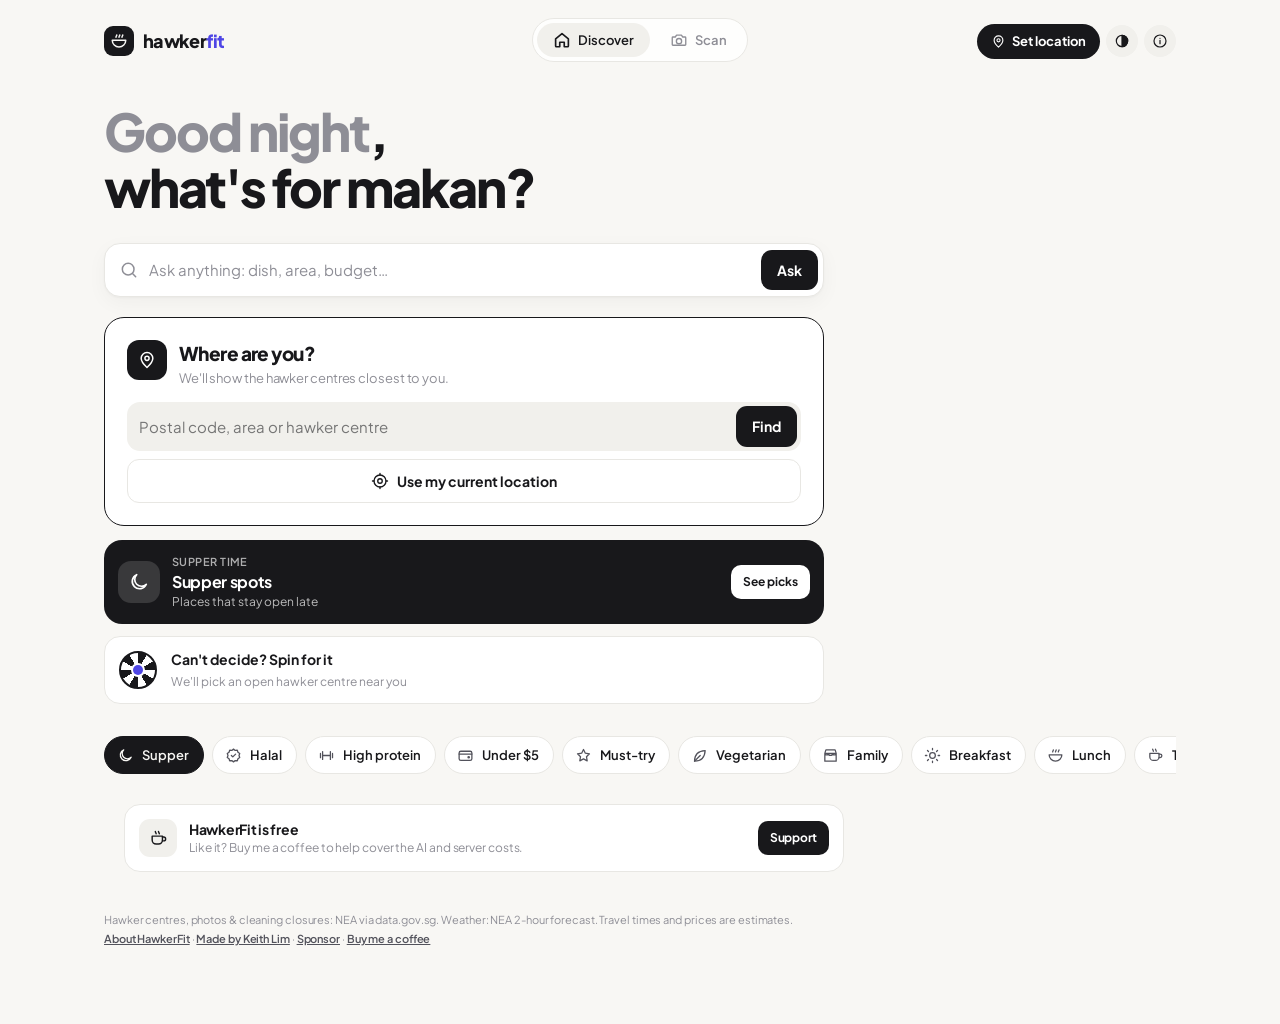
==== commit ffd20d85: "Suggest meals by time of day; friendly message when AI credit runs out - Home card suggests breakfas" ====
--- a/static/index.html
+++ b/static/index.html
@@ -441,6 +441,23 @@
   .nav button[aria-current="page"] svg { stroke-width: 2.2; }
   .toast { background: var(--cta); color: var(--on-cta); border-radius: 14px; font-weight: 500; }
   .foot { padding: 28px 28px 0; line-height: 1.7; }
+  /* time-of-day suggestion */
+  .now-card { display: flex; align-items: center; gap: 12px; width: calc(100% - 40px); margin: 12px 20px 0; padding: 14px;
+              border-radius: 18px; background: var(--cta); color: var(--on-cta); text-align: left; }
+  .now-ic { width: 42px; height: 42px; border-radius: 13px; display: grid; place-items: center; flex-shrink: 0;
+            background: color-mix(in srgb, var(--on-cta) 14%, transparent); }
+  .now-ic svg { width: 22px; height: 22px; }
+  .now-text { flex: 1; min-width: 0; }
+  .now-text small { display: block; font-size: 11px; font-weight: 600; opacity: .65; text-transform: uppercase; letter-spacing: .04em; }
+  .now-text b { display: block; font-size: 16px; line-height: 1.25; letter-spacing: -.02em; margin: 2px 0; }
+  .now-text span { display: -webkit-box; -webkit-line-clamp: 2; -webkit-box-orient: vertical; overflow: hidden;
+                   font-size: 12px; line-height: 1.35; opacity: .7; }
+  .now-go { flex-shrink: 0; font-size: 12px; font-weight: 700; padding: 8px 12px; border-radius: 10px;
+            background: var(--on-cta); color: var(--cta); }
+  .cat.now { background: var(--ink); color: var(--bg); border-color: var(--ink); }
+  .cat.now .ic { color: inherit !important; }
+  @media (min-width: 900px) { .now-card { margin: 14px 0 0; width: 100%; max-width: 720px; } }
+
   /* logo is a link home */
   a.logo { color: var(--ink); text-decoration: none; }
 
@@ -599,6 +616,13 @@
         <button class="gps-btn" id="locInlineGps" type="button"><svg><use href="#i-gps"/></svg>Use my current location</button>
       </section>
 
+      <!-- changes with the time of day: breakfast / lunch & tea break / dinner / supper -->
+      <button class="now-card" id="nowCard" type="button">
+        <span class="now-ic"><svg id="nowIcon"><use href="#i-sun"/></svg></span>
+        <span class="now-text"><small id="nowEyebrow">Right now</small><b id="nowTitle">Breakfast spots</b><span id="nowSub"></span></span>
+        <span class="now-go">See picks</span>
+      </button>
+
       <div class="quick-row">
         <button class="spin-card" id="spinOpen">
           <span class="mini"></span>
@@ -705,9 +729,49 @@
   theme = THEMES[(THEMES.indexOf(theme) + 1) % 3]; store.set("hf-theme", theme); applyTheme(theme); toast(`Theme: ${theme}`);
 });
 
-// ---------- greeting ----------
-const hr = new Date().getHours();
-$("#greet").textContent = hr < 5 ? "Still awake" : hr < 12 ? "Good morning" : hr < 18 ? "Good afternoon" : "Good evening";
+// ---------- time of day: greeting + what meal to suggest ----------
+//   5:00-11:59 breakfast · 12:00-17:59 lunch & tea break · 18:00-21:59 dinner · 22:00-4:59 supper
+const MEALS = {
+  breakfast: { icon: "sun", eyebrow: "Breakfast time", title: "Breakfast spots",
+               sub: "Kaya toast, chwee kueh, fishball noodles and kopi",
+               query: "Breakfast spots right now: classic local breakfast like kaya toast, chwee kueh, mee pok, porridge and kopi" },
+  lunch:     { icon: "bowl", eyebrow: "Lunch or tea break", title: "Lunch & tea break",
+               sub: "A hearty lunch, or kueh, dessert and teh for a break",
+               query: "A mix of lunch and afternoon tea break spots right now: some hearty lunch dishes, plus snacks like kueh, desserts, rojak and teh or kopi" },
+  dinner:    { icon: "bowl", eyebrow: "Dinner time", title: "Dinner spots",
+               sub: "Satisfying dinners, from zi char to satay",
+               query: "Dinner spots right now: satisfying hawker dinners, like zi char, satay, BBQ seafood and noodles" },
+  supper:    { icon: "moon", eyebrow: "Supper time", title: "Supper spots",
+               sub: "Places that stay open late",
+               query: "Supper spots right now that are open late at night" },
+};
+function mealPeriod(h = new Date().getHours()) {
+  return h >= 5 && h < 12 ? "breakfast" : h >= 12 && h < 18 ? "lunch" : h >= 18 && h < 22 ? "dinner" : "supper";
+}
+function greetingFor(h = new Date().getHours()) {
+  return h >= 5 && h < 12 ? "Good morning" : h >= 12 && h < 18 ? "Good afternoon" : h >= 18 && h < 22 ? "Good evening"
+       : h >= 22 ? "Good night" : "Still awake";
+}
+function renderTimeOfDay() {
+  const m = MEALS[mealPeriod()];
+  $("#greet").textContent = greetingFor();
+  $("#nowEyebrow").textContent = m.eyebrow;
+  $("#nowTitle").textContent = loc ? `${m.title} near ${loc.label === "Near you" ? "you" : loc.label}` : m.title;
+  $("#nowSub").textContent = m.sub;
+  $("#nowIcon").innerHTML = `<use href="#i-${m.icon}"/>`;
+}
+$("#nowCard").addEventListener("click", () => {
+  const m = MEALS[mealPeriod()];
+  search(loc ? m.query + ", near me" : m.query + ", anywhere in Singapore", $("#nowTitle").textContent);
+});
+// keep it right if the app stays open across a meal change
+let _lastMeal = mealPeriod();
+function refreshTimeOfDay() {
+  renderTimeOfDay();
+  if (mealPeriod() !== _lastMeal) { _lastMeal = mealPeriod(); renderCats(); if (!spinning) spinMode = defaultSpinMode(); }
+}
+setInterval(refreshTimeOfDay, 60 * 1000);
+document.addEventListener("visibilitychange", () => { if (!document.hidden) refreshTimeOfDay(); });
 
 // ---------- views + routes (the address bar remembers where you are, so reloading keeps it) ----------
 //   #scan            -> Scan tab
@@ -744,7 +808,7 @@
   showView("home");
   const saved = session.get("hf-results");
   if ((r === "results" || r.startsWith("centre=")) && saved && !$("#results").innerHTML) {
-    $("#query").value = saved.query; $("#discover").classList.add("hidden"); renderFood(saved.data, saved.title);
+    $("#query").value = saved.title || saved.query; $("#discover").classList.add("hidden"); renderFood(saved.data, saved.title);
   } else if (!r) { resetHome(); }
   if (r.startsWith("centre=")) {
     const c = byId[r.slice(7)] || (saved?.data?.picks || []).map(p => p.centre).find(x => x.id === r.slice(7));
@@ -789,6 +853,7 @@
   $("#locBtn").classList.toggle("set", !!loc);
   $("#locCard").classList.toggle("hidden", !!loc);
   $("#listSection").classList.toggle("hidden", !loc);
+  renderTimeOfDay();
 }
 async function findPlace(q) {
   if (!q) return false;
@@ -1028,7 +1093,9 @@
 // ---------- spin the wheel ----------
 const WHEEL_COLORS = ["#18181b", "#f1f0ec", "#4f46e5", "#e4e2dc", "#3f3f46", "#ffffff", "#6d68e8", "#d6d3cc"];
 const WHEEL_LIGHT = ["#f1f0ec", "#e4e2dc", "#ffffff", "#d6d3cc"];
-let wheelRot = 0, wheelPool = [], spinning = false, spinMode = "near";
+// late at night the wheel starts on "Supper" so it only spins places that stay open late
+function defaultSpinMode() { return mealPeriod() === "supper" ? "supper" : "near"; }
+let wheelRot = 0, wheelPool = [], spinning = false, spinMode = defaultSpinMode();
 function buildPool() {
   const open = centres.filter(c => !c.closed_today && passesFilters(c));
   let pool;
@@ -1112,19 +1179,30 @@
 $("#spinOpen").addEventListener("click", openSpin);
 
 // ---------- categories ----------
-const CATS = [
-  ["Supper", "moon", "#eef2ff", "#4f46e5", "Good supper spots open late"],
-  ["Halal", "badge", "#ecfdf5", "#059669", "Halal food options"],
-  ["High protein", "dumbbell", "#f7fee7", "#4d7c0f", "High-protein, gym-friendly hawker meals"],
-  ["Under $5", "wallet", "#fff7ed", "#ea580c", "Filling meals under $5"],
-  ["Breakfast", "sun", "#fefce8", "#ca8a04", "Classic local breakfast"],
-  ["Must-try", "star", "#fdf2f8", "#db2777", "Must-try dishes for a first-timer"],
-  ["Vegetarian", "leaf", "#f0fdf4", "#16a34a", "Vegetarian-friendly hawker food"],
-  ["Family", "store", "#f5f5f4", "#57534e", "Family-friendly hawker centre with lots of choice for everyone"],
+// [label, icon, bg, fg, AI query, meal period it belongs to (if any)]
+const CATS_ALL = [
+  ["Breakfast", "sun", "", "", "Classic local breakfast spots", "breakfast"],
+  ["Lunch", "bowl", "", "", "Good hawker lunch spots", "lunch"],
+  ["Tea break", "coffee", "", "", "Afternoon tea break: kueh, desserts, rojak and teh or kopi", "lunch"],
+  ["Dinner", "bowl", "", "", "Good hawker dinner spots", "dinner"],
+  ["Supper", "moon", "", "", "Good supper spots open late", "supper"],
+  ["Halal", "badge", "", "", "Halal food options"],
+  ["High protein", "dumbbell", "", "", "High-protein, gym-friendly hawker meals"],
+  ["Under $5", "wallet", "", "", "Filling meals under $5"],
+  ["Must-try", "star", "", "", "Must-try dishes for a first-timer"],
+  ["Vegetarian", "leaf", "", "", "Vegetarian-friendly hawker food"],
+  ["Family", "store", "", "", "Family-friendly hawker centre with lots of choice for everyone"],
 ];
-$("#cats").innerHTML = CATS.map(([label, ic, bg, fg], i) =>
-  `<button class="cat" data-i="${i}"><span class="ic" style="background:${bg};color:${fg}">${icon(ic)}</span>${label}</button>`).join("");
-document.querySelectorAll(".cat").forEach(c => c.addEventListener("click", () => { const k = CATS[c.dataset.i]; search(k[4], k[0]); }));
+// The pills for the current meal come first; other meals' pills go to the end.
+let CATS = [];
+function renderCats() {
+  const now = mealPeriod();
+  CATS = [...CATS_ALL.filter(c => c[5] === now), ...CATS_ALL.filter(c => !c[5]), ...CATS_ALL.filter(c => c[5] && c[5] !== now)];
+  $("#cats").innerHTML = CATS.map(([label, ic, , , , meal], i) =>
+    `<button class="cat${meal === now ? " now" : ""}" data-i="${i}"><span class="ic">${icon(ic)}</span>${label}</button>`).join("");
+  document.querySelectorAll(".cat").forEach(c => c.addEventListener("click", () => { const k = CATS[c.dataset.i]; search(k[4], k[0]); }));
+}
+renderCats(); renderTimeOfDay();
 
 // ---------- AI search ----------
 $("#searchForm").addEventListener("submit", e => { e.preventDefault(); const q = $("#query").value.trim(); if (q) search(q); });
@@ -1136,7 +1214,7 @@
 let busy = false;
 async function search(query, title) {
   if (busy) return; busy = true;
-  $("#query").value = query; $("#discover").classList.add("hidden");
+  $("#query").value = title || query; $("#discover").classList.add("hidden");
   $("#results").innerHTML = `<div class="res-head"><h2>${esc(title || "Results")}</h2></div>${skeleton()}`;
   window.scrollTo({ top: 0, behavior: "smooth" });
   try {
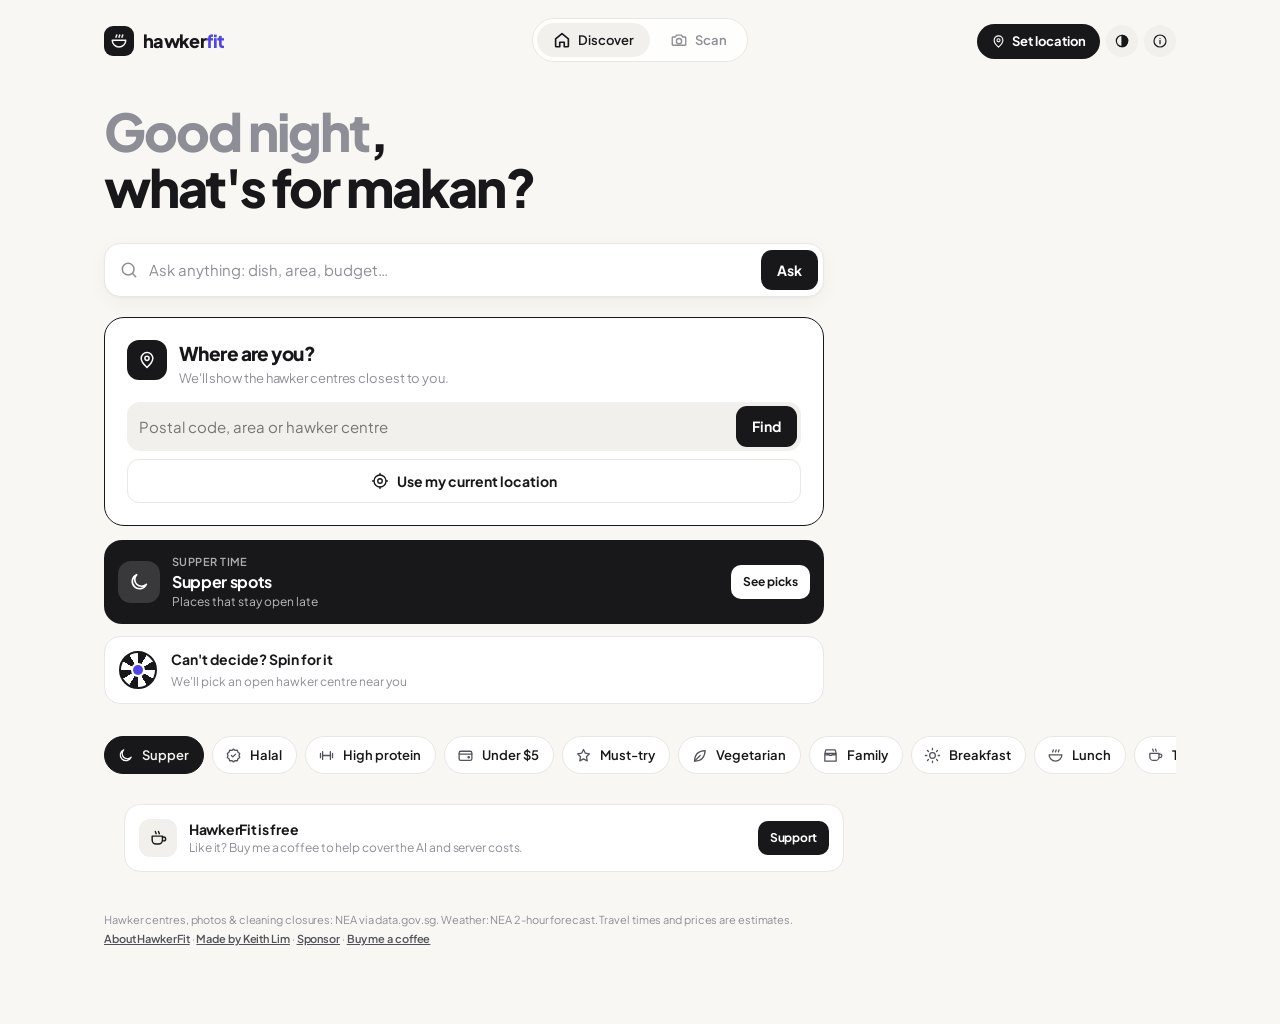
==== commit 2499e397: "Add community stall directory with menus, prices and an admin page - Hawker pages list stalls with t" ====
--- a/static/index.html
+++ b/static/index.html
@@ -458,6 +458,54 @@
   .cat.now .ic { color: inherit !important; }
   @media (min-width: 900px) { .now-card { margin: 14px 0 0; width: 100%; max-width: 720px; } }
 
+  /* stalls & menus on a hawker page */
+  .stalls-box { margin-top: 18px; }
+  .stalls-head { display: flex; align-items: baseline; justify-content: space-between; margin-bottom: 8px; }
+  .stalls-head h3 { margin: 0; font-size: 17px; font-weight: 800; letter-spacing: -.03em; }
+  .stalls-head span { font-size: 12px; color: var(--muted); }
+  .stall-search { width: 100%; margin-bottom: 8px; padding: 10px 12px; border-radius: 12px; border: 1px solid var(--line);
+                  background: var(--surface); color: var(--ink); font: inherit; font-size: 14px; outline: none; }
+  .stall-search:focus { border-color: var(--ink); }
+  .stall-list { display: grid; gap: 8px; }
+  .stall { background: var(--surface); border: 1px solid var(--line); border-radius: 14px; overflow: hidden; }
+  .stall summary { display: flex; align-items: center; gap: 10px; padding: 12px 14px; cursor: pointer; list-style: none; }
+  .stall summary::-webkit-details-marker { display: none; }
+  .stall-name { flex: 1; min-width: 0; }
+  .stall-name b { display: block; font-size: 14px; letter-spacing: -.015em; }
+  .stall-name small { color: var(--muted); font-size: 12px; }
+  .stall-meta { font-size: 12px; color: var(--ink-2); font-weight: 600; white-space: nowrap; }
+  .stall .chev { width: 16px; height: 16px; color: var(--muted); transition: transform .15s; }
+  .stall[open] .chev { transform: rotate(180deg); }
+  .dishes { list-style: none; margin: 0; padding: 0 14px 6px; border-top: 1px solid var(--line); }
+  .dishes li { display: flex; justify-content: space-between; gap: 12px; padding: 9px 0; font-size: 14px; border-bottom: 1px dashed var(--line); }
+  .dishes li:last-child { border-bottom: 0; }
+  .dishes li span { color: var(--ink); }
+  .dishes li b { font-weight: 700; white-space: nowrap; }
+  .add-dishes { margin: 4px 14px 12px; font-size: 13px; }
+  /* add-a-stall form */
+  .scan-fill { display: flex; align-items: center; gap: 12px; padding: 14px; border-radius: 14px; border: 1.5px dashed var(--line);
+               background: var(--surface); cursor: pointer; margin-bottom: 14px; }
+  .scan-fill input { display: none; }
+  .scan-fill b { display: block; font-size: 14px; }
+  .scan-fill small { display: block; color: var(--muted); font-size: 12px; }
+  .form-grid { display: grid; grid-template-columns: 1.6fr 1fr; gap: 8px; margin-bottom: 14px; }
+  .form-grid label, .dish-head { font-size: 12px; font-weight: 700; color: var(--ink-2); }
+  .form-grid small, .dish-head small { font-weight: 500; color: var(--muted); }
+  .form-grid input, .dish-row input { width: 100%; margin-top: 4px; padding: 10px 12px; border-radius: 11px; border: 1px solid var(--line);
+                                      background: var(--surface); color: var(--ink); font: inherit; font-size: 14px; outline: none; }
+  .form-grid input:focus, .dish-row input:focus { border-color: var(--ink); }
+  .dish-head { display: flex; justify-content: space-between; align-items: baseline; margin-bottom: 4px; }
+  .dish-head b { color: var(--ink); font-size: 14px; }
+  .dish-row { display: grid; grid-template-columns: 1fr 92px 34px; gap: 6px; align-items: center; }
+  .dish-row input { margin-top: 6px; }
+  .d-price-wrap { display: flex; align-items: center; gap: 2px; margin-top: 6px; padding-left: 10px; border: 1px solid var(--line);
+                  border-radius: 11px; background: var(--surface); color: var(--muted); font-size: 14px; }
+  .d-price-wrap input { margin: 0; border: 0; padding-left: 2px; background: transparent; }
+  .d-del { width: 34px; height: 38px; margin-top: 6px; display: grid; place-items: center; color: var(--muted); border-radius: 10px; }
+  .d-del:hover { background: var(--surface-2); color: var(--ink); }
+  .d-del svg { width: 15px; height: 15px; }
+  #addRow { display: inline-block; margin: 10px 0 4px; font-size: 13px; }
+
   /* logo is a link home */
   a.logo { color: var(--ink); text-decoration: none; }
 
@@ -931,7 +979,7 @@
                : (c.food_stalls ? `${c.food_stalls} food stalls` : c.address);
   return `<button class="hc" data-id="${esc(c.id)}">${photoEl(c)}
     <div class="info"><h3>${esc(c.name)}</h3><div class="sub">${esc(known)}</div>
-      <div class="metas">${ratingMeta(c)}${travelMeta(c)}${c.distance_km == null && c.food_stalls ? `<span>${icon("store")}${c.food_stalls} stalls</span>` : ""}</div>
+      <div class="metas">${ratingMeta(c)}${travelMeta(c)}${c.distance_km == null && c.food_stalls ? `<span>${icon("store")}${c.food_stalls} stalls</span>` : ""}${c.stall_count ? `<span>${icon("store")}${c.stall_count} menu${c.stall_count === 1 ? "" : "s"}</span>` : ""}</div>
       ${badges(c)}</div></button>`;
 }
 
@@ -1024,14 +1072,118 @@
     ${c.description ? `<p class="text">${esc(c.description)}</p>` : ""}
     ${c.nearest_mrt ? `<p class="text">${icon("train", 14)} Nearest MRT: ${esc(c.nearest_mrt)}</p>` : ""}
     ${dirLinks(c)}
+    <div class="stalls-box" id="stallsBox"></div>
     ${socialLinks(c)}
     <div class="rate-box" id="rateBox"></div>
     <button class="wide primary" id="askHere">${icon("sparkle", 18)}What should I eat here?</button>`, (s) => {
     $("#askHere", s).addEventListener("click", () => { closeSheet(true); centrePushed = false; search(`What should I eat at ${c.name}?`, c.name); });
     $("#sheetClose", s).addEventListener("click", () => closeSheet());
     renderRateBox(c, $("#rateBox", s));
+    loadStalls(c, $("#stallsBox", s));
   });
   sheetIsCentre = true;
+}
+
+// ---------- stalls & menus (added by HawkerFit users, tidied by the site owner) ----------
+const money = (p) => p == null ? "" : "$" + Number(p).toFixed(2);
+async function loadStalls(c, el) {
+  el.innerHTML = `<div class="stalls-head"><h3>Stalls &amp; menus</h3></div><div class="sk" style="height:52px"></div>`;
+  let list = [];
+  try {
+    const res = await fetch(`/api/centre/${encodeURIComponent(c.id)}/stalls`);
+    if (!res.ok) throw new Error(await readError(res));
+    list = (await res.json()).stalls;
+  } catch (e) { el.innerHTML = `<div class="stalls-head"><h3>Stalls &amp; menus</h3></div><p class="text">${esc(e.message || "Couldn't load stalls right now.")}</p>`; return; }
+  const stallHtml = (s) => {
+    const priced = s.dishes.filter(d => d.price != null).map(d => d.price);
+    const from = priced.length ? `from ${money(Math.min(...priced))}` : "";
+    return `<details class="stall" data-name="${esc(s.name.toLowerCase())} ${esc(s.dishes.map(d => d.name.toLowerCase()).join(" "))}">
+      <summary><span class="stall-name"><b>${esc(s.name)}</b>${s.unit ? `<small>${esc(s.unit)}</small>` : ""}</span>
+        <span class="stall-meta">${s.dishes.length} dish${s.dishes.length === 1 ? "" : "es"}${from ? ` · ${from}` : ""}</span>
+        <svg class="chev"><use href="#i-chev"/></svg></summary>
+      <ul class="dishes">${s.dishes.map(d => `<li><span>${esc(d.name)}</span><b>${money(d.price) || "—"}</b></li>`).join("")}</ul>
+      <button class="link add-dishes" data-id="${esc(s.id)}">+ Add or update dishes</button>
+    </details>`;
+  };
+  el.innerHTML = `
+    <div class="stalls-head"><h3>Stalls &amp; menus</h3>${list.length ? `<span>${list.length} listed</span>` : ""}</div>
+    ${list.length > 6 ? `<input class="stall-search" placeholder="Search stalls or dishes" aria-label="Search stalls or dishes">` : ""}
+    ${list.length ? `<div class="stall-list">${list.map(stallHtml).join("")}</div>`
+      : `<p class="text">No stalls listed here yet. Know a good one? Snap a photo of its menu and we'll fill in the dishes and prices.</p>`}
+    <button class="wide ghost" id="addStallBtn">${icon("camera", 18)}Add a stall</button>
+    <p class="disclaim">Added by HawkerFit users. Prices can change, so check at the stall.</p>`;
+  el.querySelector(".stall-search")?.addEventListener("input", e => {
+    const q = e.target.value.trim().toLowerCase();
+    el.querySelectorAll(".stall").forEach(d => d.classList.toggle("hidden", !!q && !d.dataset.name.includes(q)));
+  });
+  $("#addStallBtn", el).addEventListener("click", () => openStallForm(c));
+  el.querySelectorAll(".add-dishes").forEach(b => b.addEventListener("click", () => openStallForm(c, list.find(s => s.id === b.dataset.id))));
+}
+
+// Add a new stall, or add/update dishes on an existing one (existing = stall object)
+function openStallForm(c, existing = null) {
+  const row = (d = {}) => `<div class="dish-row">
+      <input class="d-name" placeholder="Dish, e.g. Chicken rice" maxlength="60" value="${esc(d.name || "")}">
+      <span class="d-price-wrap">$<input class="d-price" inputmode="decimal" placeholder="0.00" value="${d.price != null ? esc(d.price) : ""}"></span>
+      <button class="d-del" type="button" aria-label="Remove dish"><svg><use href="#i-x"/></svg></button></div>`;
+  openSheet(`
+    <h2>${existing ? `Update ${esc(existing.name)}` : "Add a stall"}</h2>
+    <p class="sub2">${esc(c.name)}</p>
+    <label class="scan-fill"><input type="file" id="menuPhoto" accept="image/jpeg,image/png,image/webp,image/gif">
+      ${icon("camera", 20)}<span><b>Snap the menu board</b><small>We'll read the dishes and prices for you</small></span></label>
+    ${existing ? "" : `
+    <div class="form-grid">
+      <label>Stall name<input id="stName" maxlength="80" placeholder="e.g. Ah Seng Chicken Rice"></label>
+      <label>Unit no. <small>(optional)</small><input id="stUnit" maxlength="20" placeholder="#01-23"></label>
+    </div>`}
+    <div class="dish-head"><b>Dishes &amp; prices</b><small>Leave price empty if you're not sure</small></div>
+    <div id="dishRows">${row()}${row()}</div>
+    <button class="link" id="addRow" type="button">+ Add another dish</button>
+    <button class="wide primary" id="saveStall">${existing ? "Save dishes" : "Add stall"}</button>
+    <button class="wide ghost" id="cancelStall">Cancel</button>`, (s) => {
+    const rows = $("#dishRows", s);
+    const bindRows = () => rows.querySelectorAll(".d-del").forEach(b => b.onclick = () => { b.closest(".dish-row").remove(); if (!rows.children.length) rows.insertAdjacentHTML("beforeend", row()); });
+    bindRows();
+    $("#addRow", s).addEventListener("click", () => { rows.insertAdjacentHTML("beforeend", row()); bindRows(); rows.lastElementChild.querySelector(".d-name").focus(); });
+    $("#cancelStall", s).addEventListener("click", () => openCentre(c, false));
+    $("#menuPhoto", s).addEventListener("change", async e => {
+      const f = e.target.files[0]; if (!f) return;
+      const label = $(".scan-fill span", s); const old = label.innerHTML;
+      label.innerHTML = `<b>Reading the menu…</b><small>This takes a few seconds</small>`;
+      try {
+        const form = new FormData(); form.append("image", f);
+        const res = await fetch("/api/menu-extract", { method: "POST", body: form });
+        if (!res.ok) throw new Error(await readError(res));
+        const out = await res.json();
+        if (!out.dishes.length) throw new Error("Couldn't find any dishes in that photo. Try a clearer, closer shot.");
+        if (!existing && out.stall_name && !$("#stName", s).value) $("#stName", s).value = out.stall_name;
+        const filled = [...rows.querySelectorAll(".dish-row")].filter(r => r.querySelector(".d-name").value.trim());
+        rows.innerHTML = filled.map(r => r.outerHTML).join("") + out.dishes.map(row).join("");
+        bindRows();
+        toast(`Found ${out.dishes.length} dishes. Check them, then save.`);
+      } catch (err) { toast(err.message || "Couldn't read that photo."); }
+      finally { label.innerHTML = old; e.target.value = ""; }
+    });
+    $("#saveStall", s).addEventListener("click", async () => {
+      const dishes = [...rows.querySelectorAll(".dish-row")].map(r => ({
+        name: r.querySelector(".d-name").value.trim(),
+        price: r.querySelector(".d-price").value.trim() === "" ? null : Number(r.querySelector(".d-price").value.replace(/[^0-9.]/g, "")),
+      })).filter(d => d.name);
+      if (!dishes.length) return toast("Add at least one dish.");
+      const btn = $("#saveStall", s); btn.disabled = true;
+      try {
+        const res = existing
+          ? await fetch(`/api/stalls/${existing.id}/dishes`, { method: "POST", headers: { "Content-Type": "application/json" }, body: JSON.stringify({ dishes }) })
+          : await fetch(`/api/centre/${encodeURIComponent(c.id)}/stalls`, { method: "POST", headers: { "Content-Type": "application/json" },
+              body: JSON.stringify({ name: $("#stName", s).value.trim(), unit: $("#stUnit", s).value.trim() || null, dishes }) });
+        if (!res.ok) throw new Error(await readError(res));
+        toast(existing ? "Thanks! Dishes updated." : "Thanks! The stall is now listed.");
+        c.stall_count = (c.stall_count || 0) + (existing ? 0 : 1);
+        openCentre(c, false);
+      } catch (err) { toast(err.message); btn.disabled = false; }
+    });
+  });
+  sheetIsCentre = true;   // still "inside" this hawker centre's page for back/reload purposes
 }
 
 // ---------- food reviews on social media (search links, nothing is scraped) ----------
